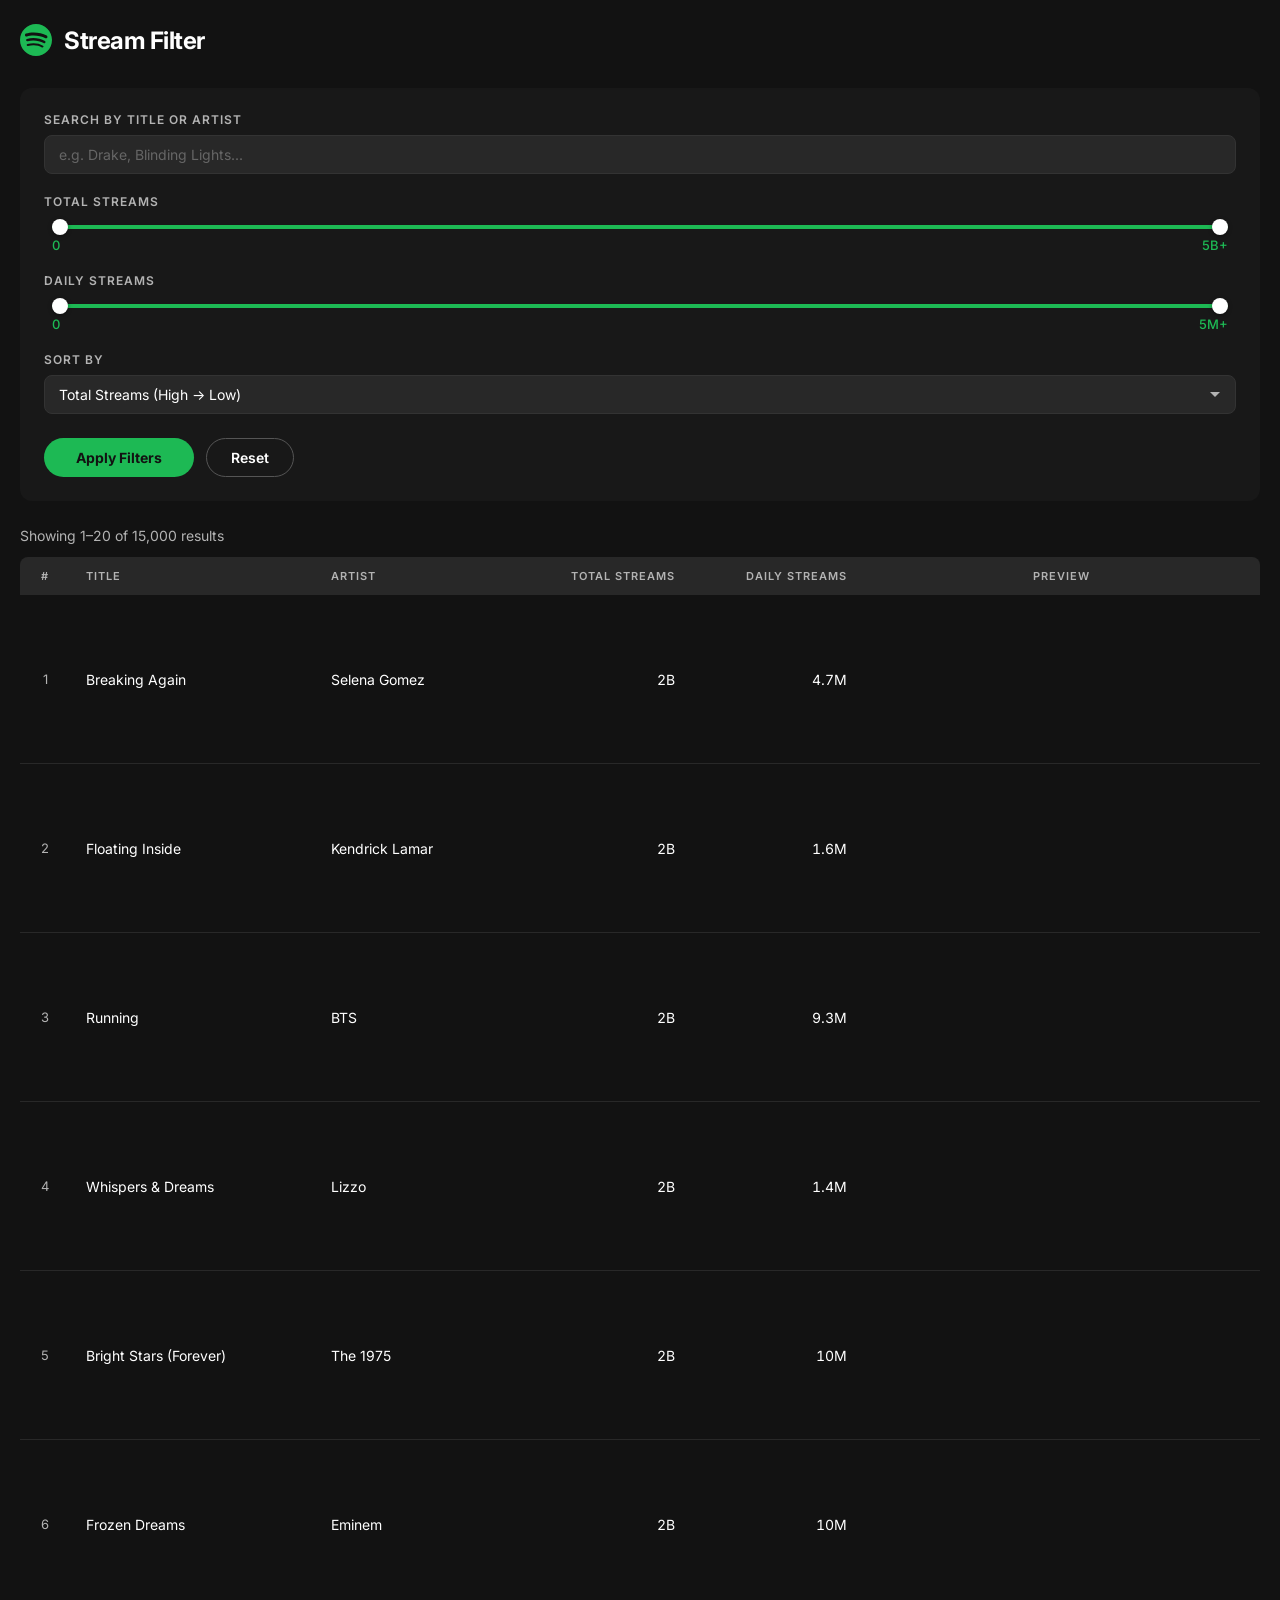
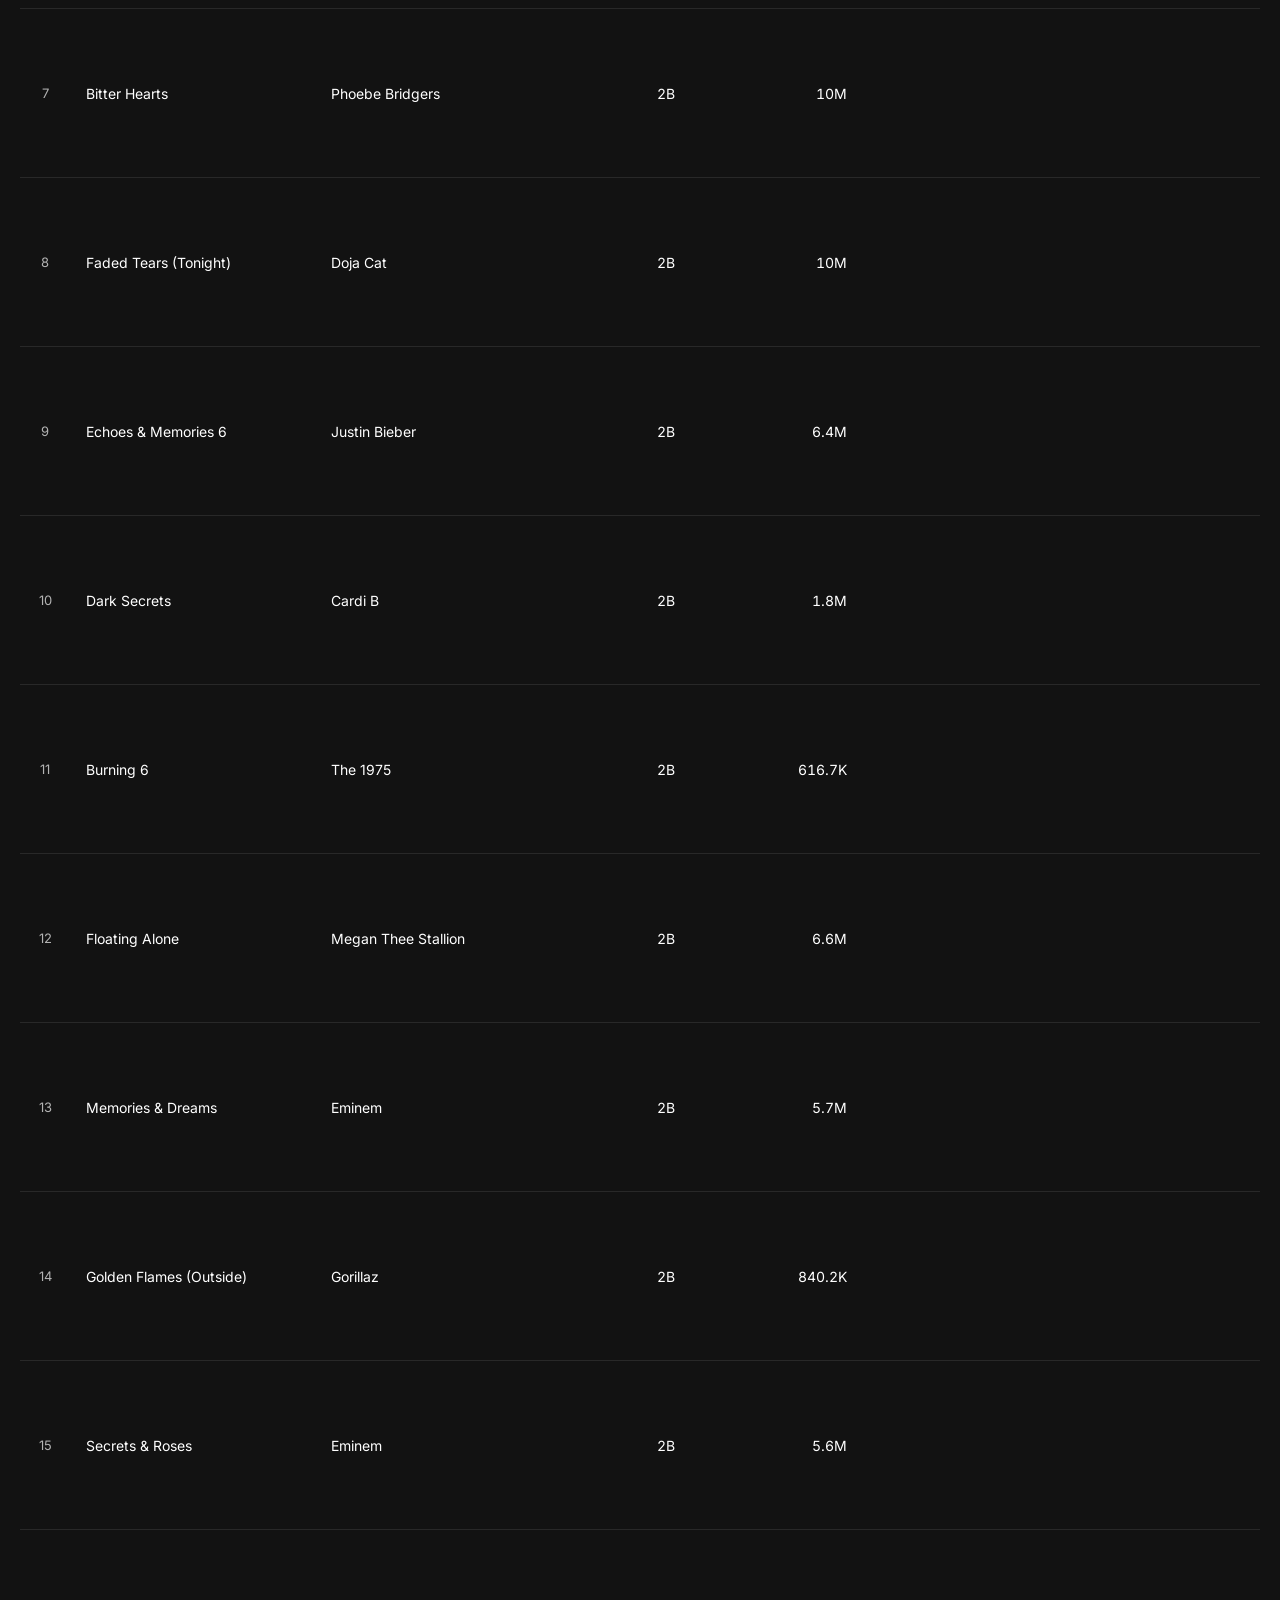
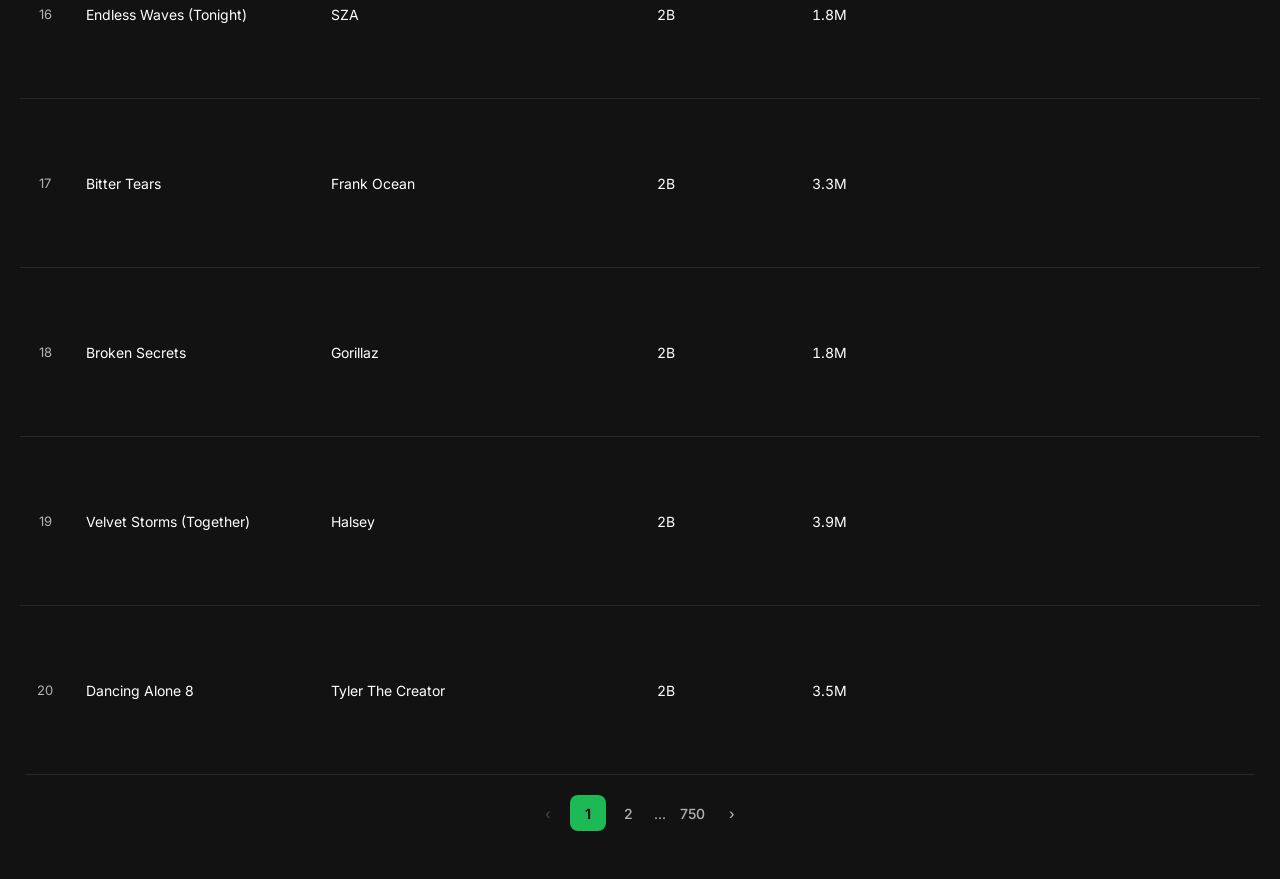
==== index.html @ af1d8779 "deduplication script and new sort by options" ====
<!DOCTYPE html>
<html lang="en">
<head>
  <meta charset="UTF-8">
  <meta name="viewport" content="width=device-width, initial-scale=1.0">
  <title>Spotify Stream Filter</title>
  <link rel="stylesheet" href="styles.css">
  <link rel="preconnect" href="https://fonts.googleapis.com">
  <link href="https://fonts.googleapis.com/css2?family=Inter:wght@400;500;600;700&display=swap" rel="stylesheet">
</head>
<body>
  <div class="app">
    <header class="header">
      <div class="logo">
        <svg viewBox="0 0 24 24" width="32" height="32" fill="#1DB954">
          <path d="M12 0C5.4 0 0 5.4 0 12s5.4 12 12 12 12-5.4 12-12S18.66 0 12 0zm5.521 17.34c-.24.359-.66.48-1.021.24-2.82-1.74-6.36-2.101-10.561-1.141-.418.122-.779-.179-.899-.539-.12-.421.18-.78.54-.9 4.56-1.021 8.52-.6 11.64 1.32.42.18.479.659.301 1.02zm1.44-3.3c-.301.42-.841.6-1.262.3-3.239-1.98-8.159-2.58-11.939-1.38-.479.12-1.02-.12-1.14-.6-.12-.48.12-1.021.6-1.141C9.6 9.9 15 10.561 18.72 12.84c.361.181.54.78.241 1.2zm.12-3.36C15.24 8.4 8.82 8.16 5.16 9.301c-.6.179-1.2-.181-1.38-.721-.18-.601.18-1.2.72-1.381C8.64 5.801 15.6 6.06 20.04 8.7c.5.3.7 1.02.4 1.56-.301.42-1.02.599-1.459.42z"/>
        </svg>
        <h1>Stream Filter</h1>
      </div>
    </header>

    <section class="filters">
      <div class="filter-group">
        <label>Search by title or artist</label>
        <input type="text" id="search-input" placeholder="e.g. Drake, Blinding Lights...">
      </div>

      <div class="filter-group">
        <label>Total Streams</label>
        <div class="slider-container">
          <div class="slider-track" id="total-track">
            <div class="slider-fill" id="total-fill"></div>
            <input type="range" id="total-min" class="slider slider-min" min="0" max="13" value="0">
            <input type="range" id="total-max" class="slider slider-max" min="0" max="13" value="13">
          </div>
          <div class="slider-labels">
            <span id="total-min-label">0</span>
            <span id="total-max-label">5B+</span>
          </div>
        </div>
      </div>

      <div class="filter-group">
        <label>Daily Streams</label>
        <div class="slider-container">
          <div class="slider-track" id="daily-track">
            <div class="slider-fill" id="daily-fill"></div>
            <input type="range" id="daily-min" class="slider slider-min" min="0" max="8" value="0">
            <input type="range" id="daily-max" class="slider slider-max" min="0" max="8" value="8">
          </div>
          <div class="slider-labels">
            <span id="daily-min-label">0</span>
            <span id="daily-max-label">5M+</span>
          </div>
        </div>
      </div>

      <div class="filter-group">
        <label>Sort by</label>
        <select id="sort-select">
          <option value="totalStreams-desc">Total Streams (High → Low)</option>
          <option value="totalStreams-asc">Total Streams (Low → High)</option>
          <option value="dailyStreams-desc">Daily Streams (High → Low)</option>
          <option value="dailyStreams-asc">Daily Streams (Low → High)</option>
          <option value="popularity-desc">Popularity (High → Low)</option>
          <option value="popularity-asc">Popularity (Low → High)</option>
        </select>
      </div>

      <div class="filter-actions">
        <button id="apply-btn">Apply Filters</button>
        <button id="reset-btn" class="secondary">Reset</button>
      </div>
    </section>

    <section class="results">
      <div class="results-header">
        <span id="results-count"></span>
      </div>
      <div class="table-wrapper">
        <table id="results-table">
          <thead>
            <tr>
              <th class="col-rank">#</th>
              <th class="col-title">Title</th>
              <th class="col-artist">Artist</th>
              <th class="col-streams">Total Streams</th>
              <th class="col-streams">Daily Streams</th>
              <th class="col-preview">Preview</th>
            </tr>
          </thead>
          <tbody id="results-body"></tbody>
        </table>
      </div>
      <div class="mobile-cards" id="mobile-cards"></div>
      <div id="no-results" class="no-results" style="display:none;">No songs match your filters</div>
      <div class="pagination" id="pagination"></div>
    </section>
  </div>

  <script src="app.js"></script>
</body>
</html>
---- styles.css ----
* {
  margin: 0;
  padding: 0;
  box-sizing: border-box;
}

:root {
  --green: #1DB954;
  --green-hover: #1ed760;
  --black: #121212;
  --dark: #181818;
  --card: #282828;
  --gray: #b3b3b3;
  --light-gray: #a7a7a7;
  --white: #ffffff;
  --font: 'Inter', -apple-system, BlinkMacSystemFont, sans-serif;
}

body {
  font-family: var(--font);
  background: var(--black);
  color: var(--white);
  min-height: 100vh;
}

.app {
  max-width: 1400px;
  margin: 0 auto;
  padding: 24px 20px 48px;
}

/* Header */
.header {
  margin-bottom: 32px;
}

.logo {
  display: flex;
  align-items: center;
  gap: 12px;
}

.logo h1 {
  font-size: 24px;
  font-weight: 700;
  letter-spacing: -0.5px;
}

/* Filters */
.filters {
  background: var(--dark);
  border-radius: 12px;
  padding: 24px;
  margin-bottom: 24px;
  display: flex;
  flex-direction: column;
  gap: 20px;
}

.filter-group label {
  display: block;
  font-size: 12px;
  font-weight: 600;
  text-transform: uppercase;
  letter-spacing: 1px;
  color: var(--gray);
  margin-bottom: 8px;
}

#search-input {
  width: 100%;
  padding: 10px 14px;
  border-radius: 8px;
  border: 1px solid #333;
  background: var(--card);
  color: var(--white);
  font-family: var(--font);
  font-size: 14px;
  outline: none;
  transition: border-color 0.2s;
}

#search-input::placeholder {
  color: #666;
}

#search-input:focus {
  border-color: var(--green);
}

/* Slider */
.slider-container {
  padding: 0 8px;
}

.slider-track {
  position: relative;
  height: 4px;
  background: #404040;
  border-radius: 2px;
  margin: 16px 0 8px;
}

.slider-fill {
  position: absolute;
  height: 100%;
  background: var(--green);
  border-radius: 2px;
  pointer-events: none;
}

.slider {
  position: absolute;
  top: 50%;
  left: 0;
  width: 100%;
  transform: translateY(-50%);
  -webkit-appearance: none;
  appearance: none;
  background: transparent;
  pointer-events: none;
  margin: 0;
  height: 4px;
}

.slider::-webkit-slider-thumb {
  -webkit-appearance: none;
  appearance: none;
  width: 16px;
  height: 16px;
  border-radius: 50%;
  background: var(--white);
  cursor: pointer;
  pointer-events: all;
  border: none;
  box-shadow: 0 1px 4px rgba(0, 0, 0, 0.4);
  transition: transform 0.1s;
}

.slider::-webkit-slider-thumb:hover {
  transform: scale(1.2);
  background: var(--green);
}

.slider::-moz-range-thumb {
  width: 16px;
  height: 16px;
  border-radius: 50%;
  background: var(--white);
  cursor: pointer;
  pointer-events: all;
  border: none;
  box-shadow: 0 1px 4px rgba(0, 0, 0, 0.4);
}

.slider::-moz-range-thumb:hover {
  background: var(--green);
}

.slider-labels {
  display: flex;
  justify-content: space-between;
  font-size: 13px;
  font-weight: 500;
  color: var(--green);
  margin-top: 4px;
}

/* Sort Dropdown */
#sort-select {
  width: 100%;
  padding: 10px 14px;
  border-radius: 8px;
  border: 1px solid #333;
  background: var(--card);
  color: var(--white);
  font-family: var(--font);
  font-size: 14px;
  outline: none;
  cursor: pointer;
  transition: border-color 0.2s;
  -webkit-appearance: none;
  appearance: none;
  background-image: url("data:image/svg+xml,%3Csvg xmlns='http://www.w3.org/2000/svg' width='12' height='12' viewBox='0 0 12 12'%3E%3Cpath fill='%23b3b3b3' d='M6 8L1 3h10z'/%3E%3C/svg%3E");
  background-repeat: no-repeat;
  background-position: right 14px center;
  padding-right: 36px;
}

#sort-select:focus {
  border-color: var(--green);
}

/* Filter Actions */
.filter-actions {
  display: flex;
  gap: 12px;
  padding-top: 4px;
}

#apply-btn {
  padding: 10px 32px;
  border-radius: 20px;
  border: none;
  background: var(--green);
  color: var(--black);
  font-family: var(--font);
  font-size: 14px;
  font-weight: 700;
  cursor: pointer;
  transition: background 0.2s, transform 0.1s;
}

#apply-btn:hover {
  background: var(--green-hover);
  transform: scale(1.02);
}

#reset-btn {
  padding: 10px 24px;
  border-radius: 20px;
  border: 1px solid #555;
  background: transparent;
  color: var(--white);
  font-family: var(--font);
  font-size: 14px;
  font-weight: 600;
  cursor: pointer;
  transition: border-color 0.2s, background 0.2s;
}

#reset-btn:hover {
  border-color: var(--white);
  background: rgba(255, 255, 255, 0.05);
}

/* Results */
.results-header {
  margin-bottom: 12px;
}

#results-count {
  font-size: 14px;
  color: var(--gray);
}

.table-wrapper {
  overflow-x: auto;
  border-radius: 8px;
}

table {
  width: 100%;
  border-collapse: collapse;
  font-size: 14px;
}

thead {
  position: sticky;
  top: 0;
}

th {
  text-align: left;
  padding: 12px 16px;
  background: var(--card);
  color: var(--gray);
  font-size: 11px;
  font-weight: 600;
  text-transform: uppercase;
  letter-spacing: 1px;
  white-space: nowrap;
  user-select: none;
}


td {
  padding: 10px 16px;
  border-bottom: 1px solid #282828;
  white-space: nowrap;
}

tr:hover td {
  background: rgba(255, 255, 255, 0.03);
}

.col-rank {
  width: 50px;
  text-align: center;
}

td:first-child {
  text-align: center;
  color: var(--gray);
  font-size: 13px;
}

.col-title {
  min-width: 200px;
}

.col-artist {
  min-width: 160px;
}

.col-streams {
  min-width: 140px;
  text-align: right;
}

.col-preview {
  min-width: 320px;
  text-align: center;
}

td:nth-child(4),
td:nth-child(5) {
  text-align: right;
  font-variant-numeric: tabular-nums;
}

.embed-cell {
  text-align: center;
  padding: 8px 12px;
}

.embed-cell iframe {
  border-radius: 12px;
  display: block;
  margin: 0 auto;
}

.no-preview {
  color: #666;
  font-size: 12px;
}

tr {
  vertical-align: middle;
}

/* No Results */
.no-results {
  text-align: center;
  padding: 48px 20px;
  color: var(--gray);
  font-size: 15px;
}

/* Pagination */
.pagination {
  display: flex;
  justify-content: center;
  align-items: center;
  gap: 4px;
  margin-top: 20px;
  flex-wrap: wrap;
}

.pagination button {
  min-width: 36px;
  height: 36px;
  border-radius: 8px;
  border: none;
  background: transparent;
  color: var(--gray);
  font-family: var(--font);
  font-size: 14px;
  font-weight: 500;
  cursor: pointer;
  transition: background 0.2s, color 0.2s;
}

.pagination button:hover {
  background: var(--card);
  color: var(--white);
}

.pagination button.active {
  background: var(--green);
  color: var(--black);
  font-weight: 700;
}

.pagination button:disabled {
  opacity: 0.3;
  cursor: default;
}

.pagination .page-ellipsis {
  color: var(--gray);
  padding: 0 4px;
  font-size: 14px;
}

/* Mobile card layout */
.mobile-cards {
  display: none;
}

.song-card {
  background: var(--dark);
  border-radius: 12px;
  padding: 12px;
  margin-bottom: 12px;
}

.song-card-top {
  display: flex;
  align-items: center;
  gap: 12px;
}

.song-card-rank {
  color: var(--gray);
  font-size: 14px;
  font-weight: 700;
  min-width: 28px;
  text-align: center;
  flex-shrink: 0;
  align-self: center;
}

.song-card-embed {
  flex: 1;
  min-width: 0;
}

.song-card-embed iframe {
  width: 100%;
  border-radius: 12px;
  display: block;
}

.song-card-streams {
  display: flex;
  gap: 16px;
  margin-top: 8px;
  padding-left: 40px;
  font-size: 13px;
}

.song-card-streams span {
  color: var(--gray);
}

.song-card-streams strong {
  color: var(--white);
  font-weight: 600;
}

/* Responsive */
@media (max-width: 768px) {
  .app {
    padding: 16px 12px 32px;
  }

  .filters {
    padding: 16px;
  }

  .filter-actions {
    flex-direction: column;
  }

  #apply-btn, #reset-btn {
    width: 100%;
    text-align: center;
  }

  .slider::-webkit-slider-thumb {
    width: 22px;
    height: 22px;
  }

  .slider::-moz-range-thumb {
    width: 22px;
    height: 22px;
  }

  .table-wrapper {
    display: none;
  }

  .mobile-cards {
    display: block;
  }
}
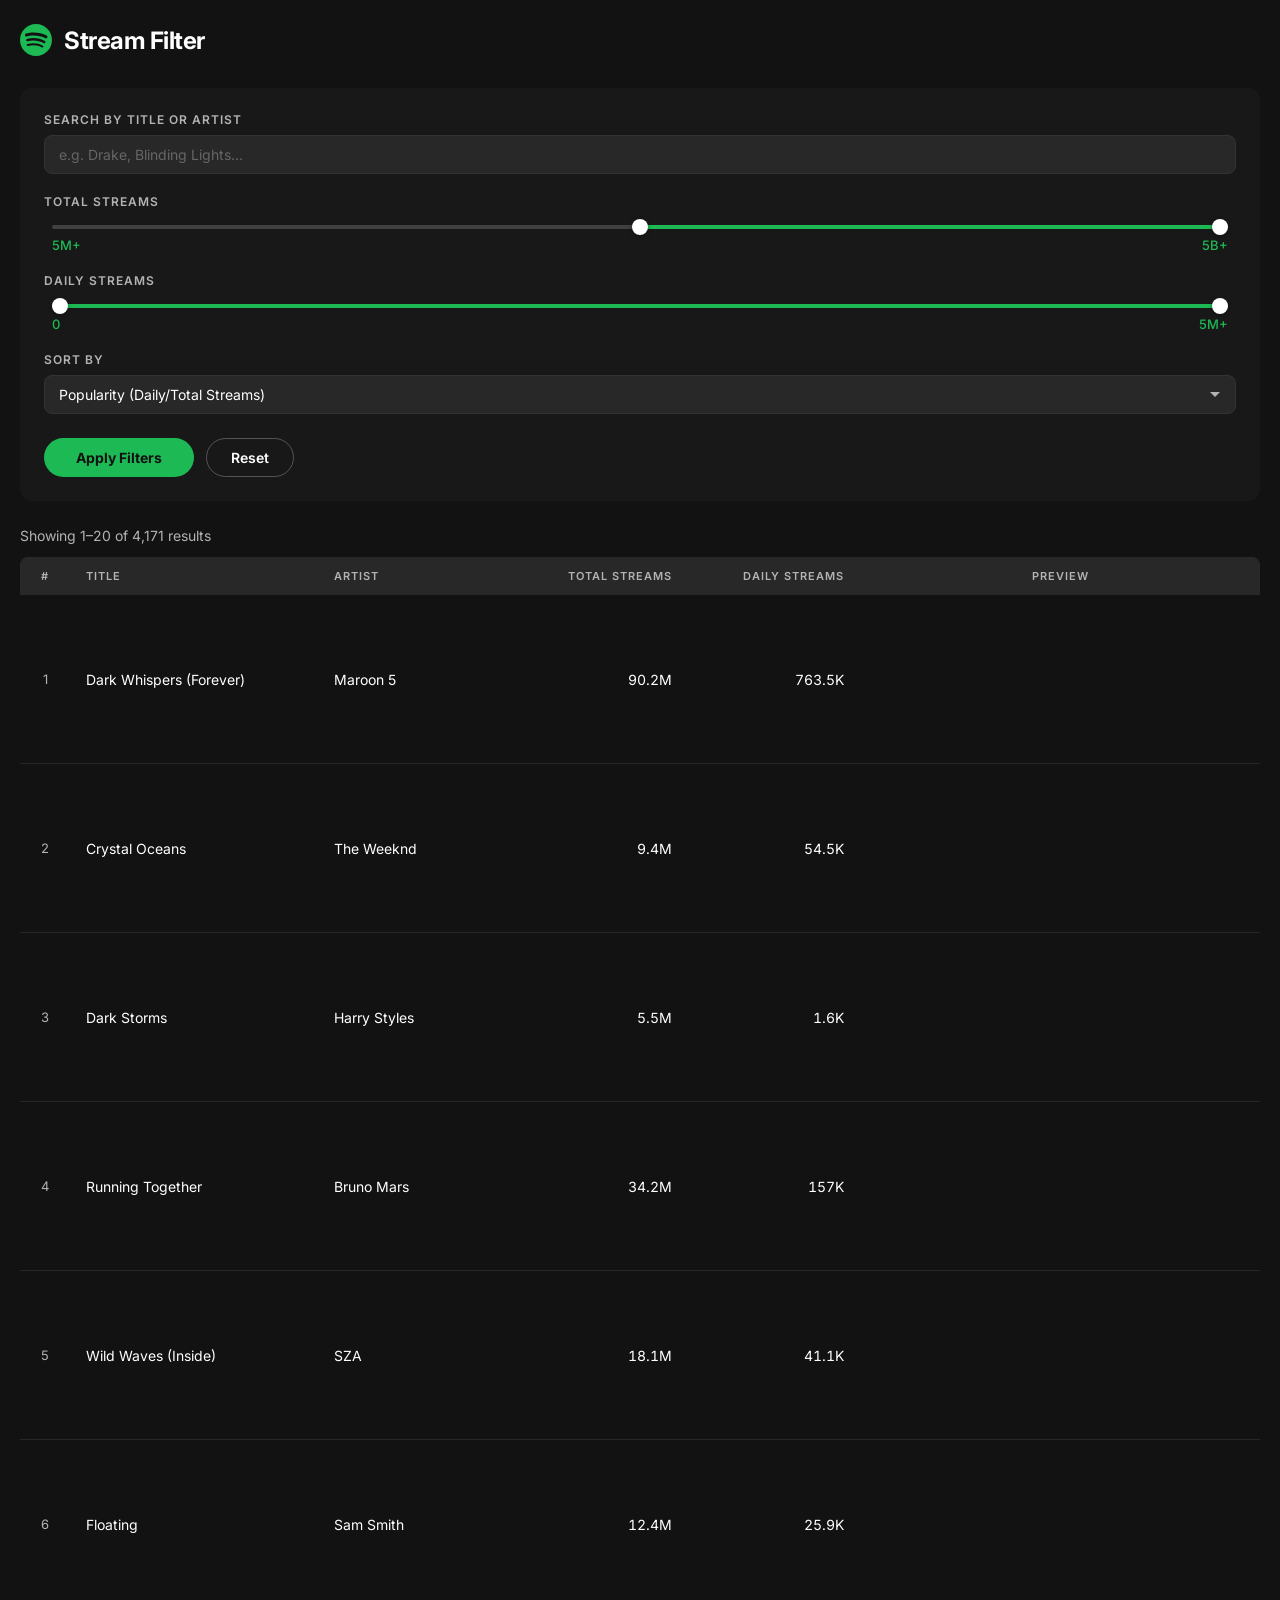
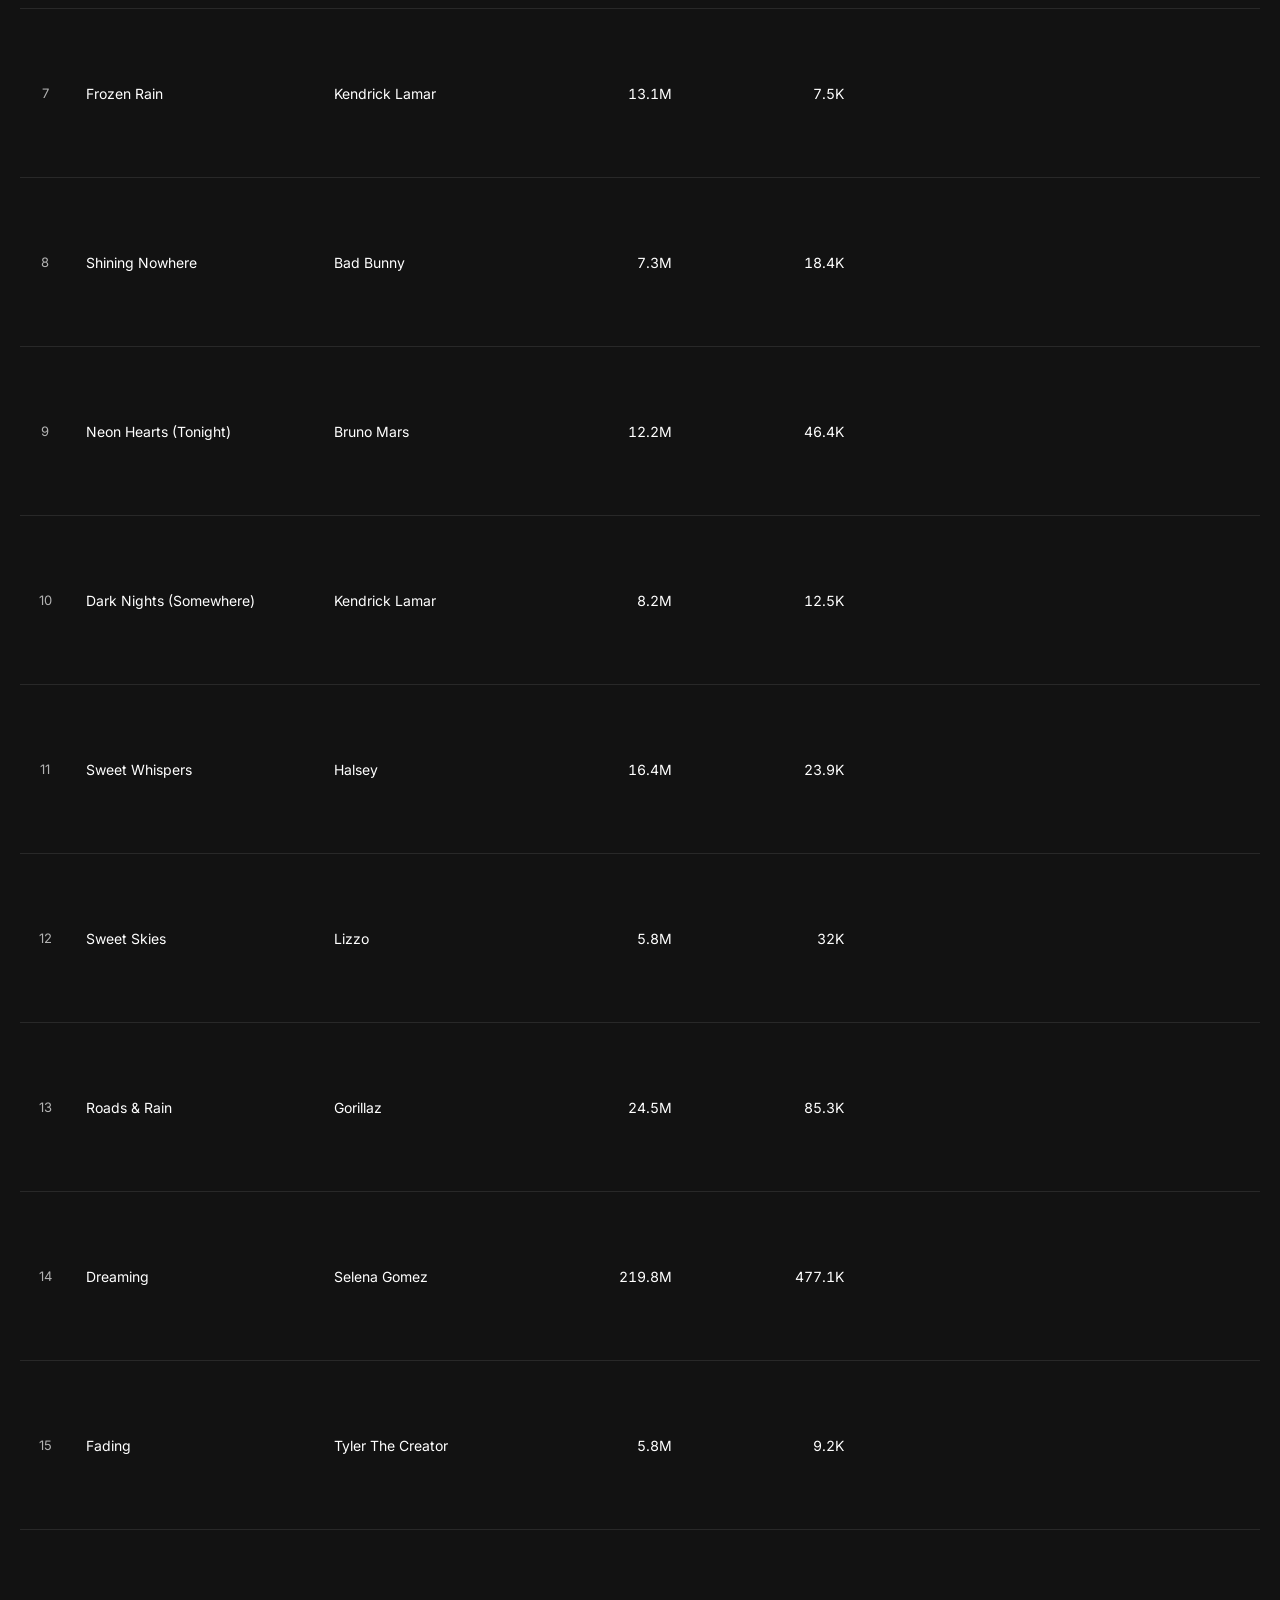
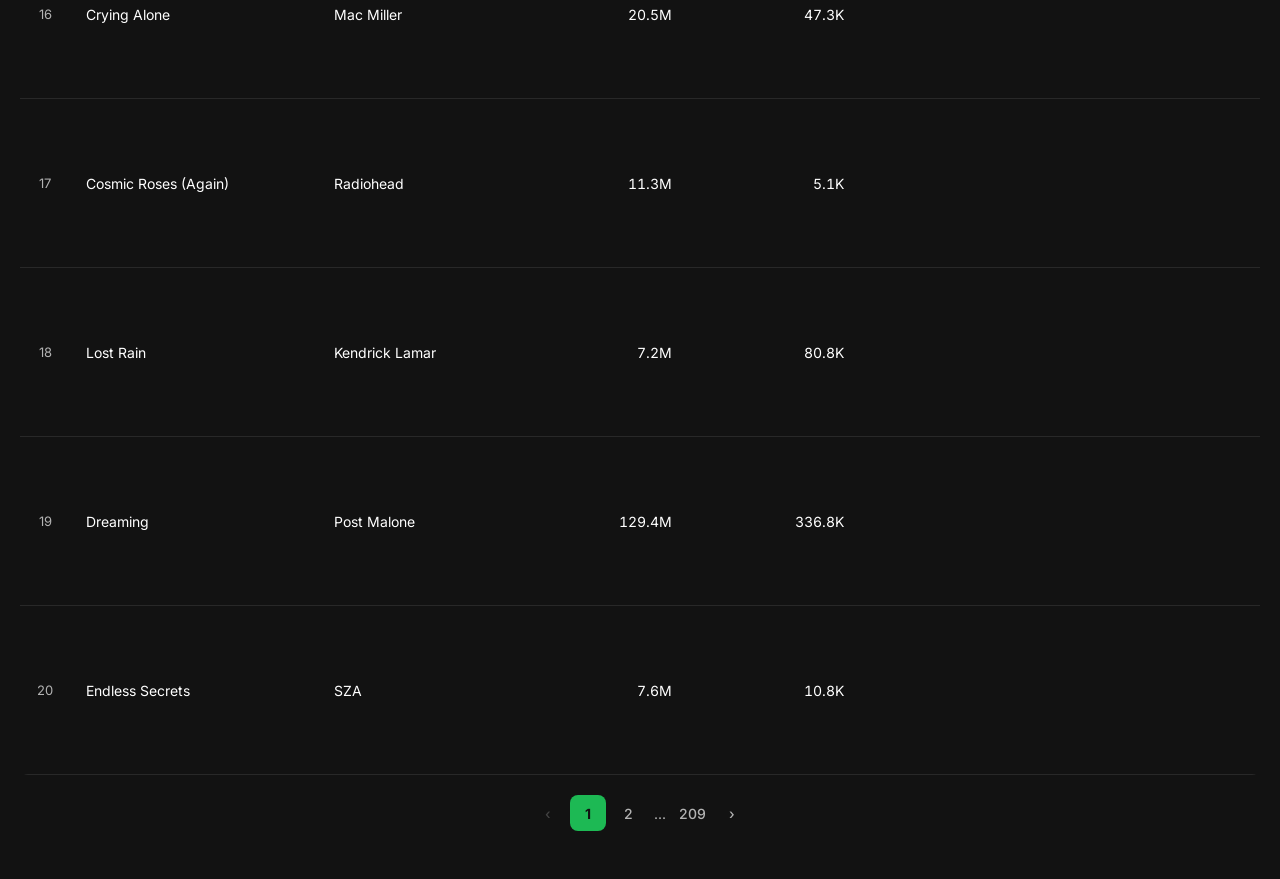
==== commit 70c0ca0f: "cosmetic" ====
--- a/index.html
+++ b/index.html
@@ -30,8 +30,8 @@
         <div class="slider-container">
           <div class="slider-track" id="total-track">
             <div class="slider-fill" id="total-fill"></div>
-            <input type="range" id="total-min" class="slider slider-min" min="0" max="13" value="0">
-            <input type="range" id="total-max" class="slider slider-max" min="0" max="13" value="13">
+            <input type="range" id="total-min" class="slider slider-min" min="0" max="14" value="7">
+            <input type="range" id="total-max" class="slider slider-max" min="0" max="14" value="14">
           </div>
           <div class="slider-labels">
             <span id="total-min-label">0</span>
@@ -58,12 +58,9 @@
       <div class="filter-group">
         <label>Sort by</label>
         <select id="sort-select">
-          <option value="totalStreams-desc">Total Streams (High → Low)</option>
-          <option value="totalStreams-asc">Total Streams (Low → High)</option>
-          <option value="dailyStreams-desc">Daily Streams (High → Low)</option>
-          <option value="dailyStreams-asc">Daily Streams (Low → High)</option>
-          <option value="popularity-desc">Popularity (High → Low)</option>
-          <option value="popularity-asc">Popularity (Low → High)</option>
+          <option value="popularity-desc" selected>Popularity (Daily/Total Streams)</option>
+          <option value="totalStreams-desc">Total Streams</option>
+          <option value="dailyStreams-desc">Daily Streams</option>
         </select>
       </div>
 
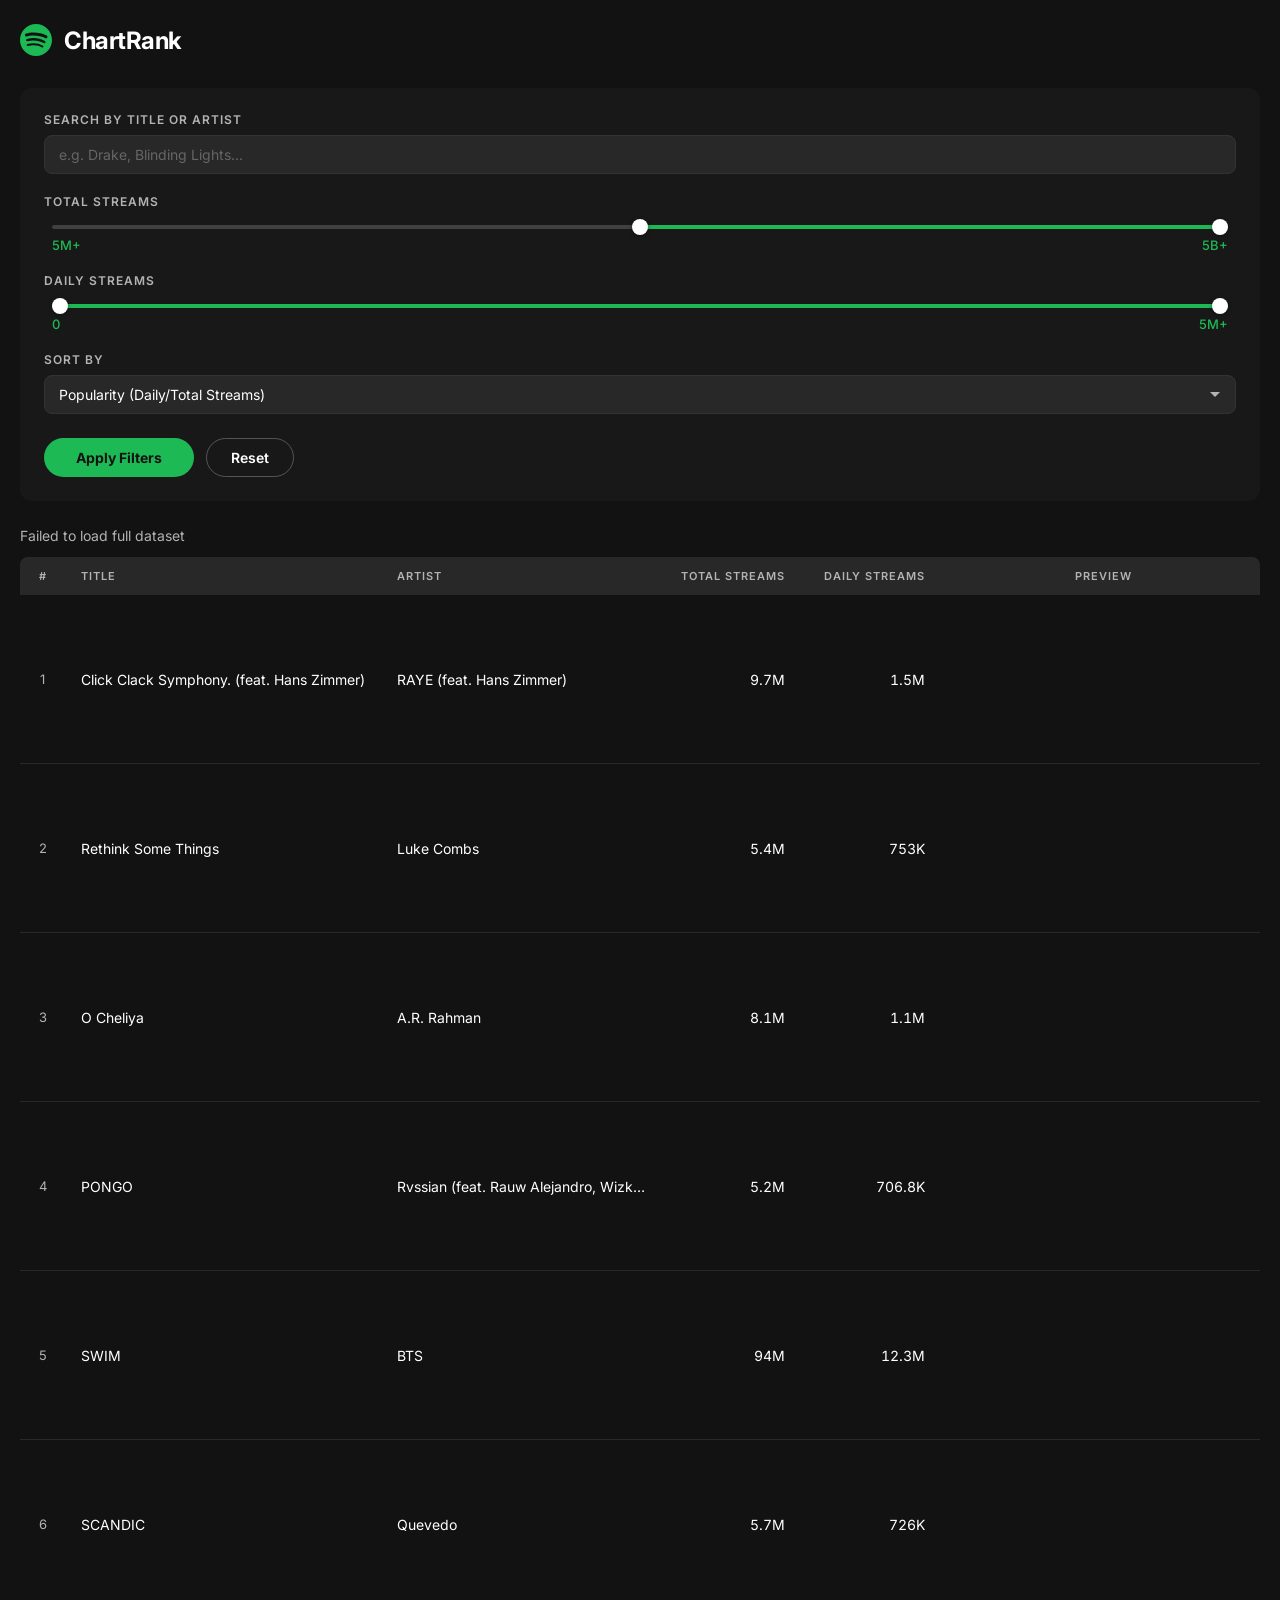
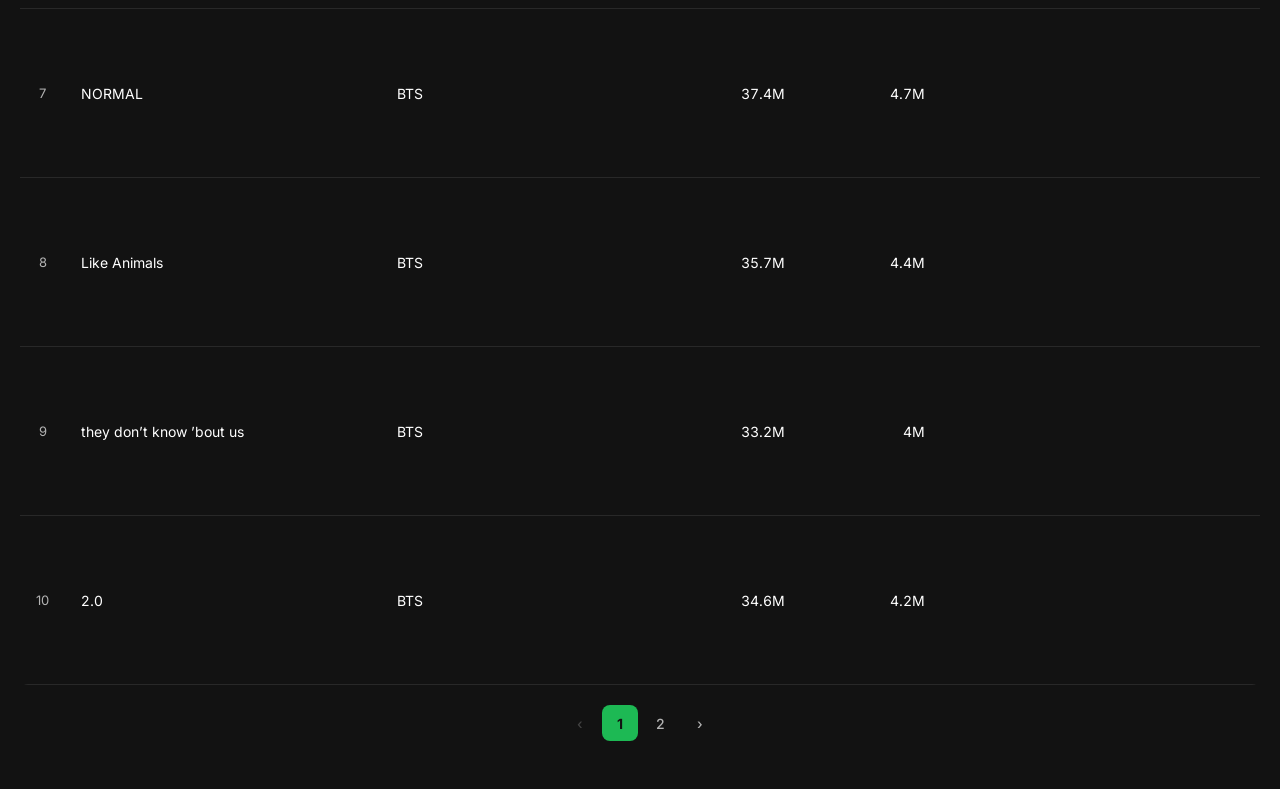
==== commit de6f55ec: "html and reduced display nunmber to help with spotify iframe glitch song not playing" ====
--- a/index.html
+++ b/index.html
@@ -3,7 +3,21 @@
 <head>
   <meta charset="UTF-8">
   <meta name="viewport" content="width=device-width, initial-scale=1.0">
-  <title>Spotify Stream Filter</title>
+  <title>ChartRank — Search and Filter Spotify's Most-Streamed Songs</title>
+  <meta name="description" content="Search and filter Spotify's most-streamed songs. Sort by total streams, daily streams, or popularity. Discover what's trending now.">
+  <link rel="canonical" href="https://chartrank.app">
+
+  <!-- Open Graph -->
+  <meta property="og:type" content="website">
+  <meta property="og:url" content="https://chartrank.app">
+  <meta property="og:title" content="ChartRank — Spotify Stream Rankings">
+  <meta property="og:description" content="Search and filter Spotify's most-streamed songs. Sort by total streams, daily streams, or popularity. Discover what's trending now.">
+
+  <!-- Twitter -->
+  <meta name="twitter:card" content="summary">
+  <meta name="twitter:title" content="ChartRank — Spotify Stream Rankings">
+  <meta name="twitter:description" content="Search and filter Spotify's most-streamed songs. Sort by total streams, daily streams, or popularity. Discover what's trending now.">
+
   <link rel="stylesheet" href="styles.css">
   <link rel="preconnect" href="https://fonts.googleapis.com">
   <link href="https://fonts.googleapis.com/css2?family=Inter:wght@400;500;600;700&display=swap" rel="stylesheet">
@@ -15,7 +29,7 @@
         <svg viewBox="0 0 24 24" width="32" height="32" fill="#1DB954">
           <path d="M12 0C5.4 0 0 5.4 0 12s5.4 12 12 12 12-5.4 12-12S18.66 0 12 0zm5.521 17.34c-.24.359-.66.48-1.021.24-2.82-1.74-6.36-2.101-10.561-1.141-.418.122-.779-.179-.899-.539-.12-.421.18-.78.54-.9 4.56-1.021 8.52-.6 11.64 1.32.42.18.479.659.301 1.02zm1.44-3.3c-.301.42-.841.6-1.262.3-3.239-1.98-8.159-2.58-11.939-1.38-.479.12-1.02-.12-1.14-.6-.12-.48.12-1.021.6-1.141C9.6 9.9 15 10.561 18.72 12.84c.361.181.54.78.241 1.2zm.12-3.36C15.24 8.4 8.82 8.16 5.16 9.301c-.6.179-1.2-.181-1.38-.721-.18-.601.18-1.2.72-1.381C8.64 5.801 15.6 6.06 20.04 8.7c.5.3.7 1.02.4 1.56-.301.42-1.02.599-1.459.42z"/>
         </svg>
-        <h1>Stream Filter</h1>
+        <h1>ChartRank</h1>
       </div>
     </header>
 
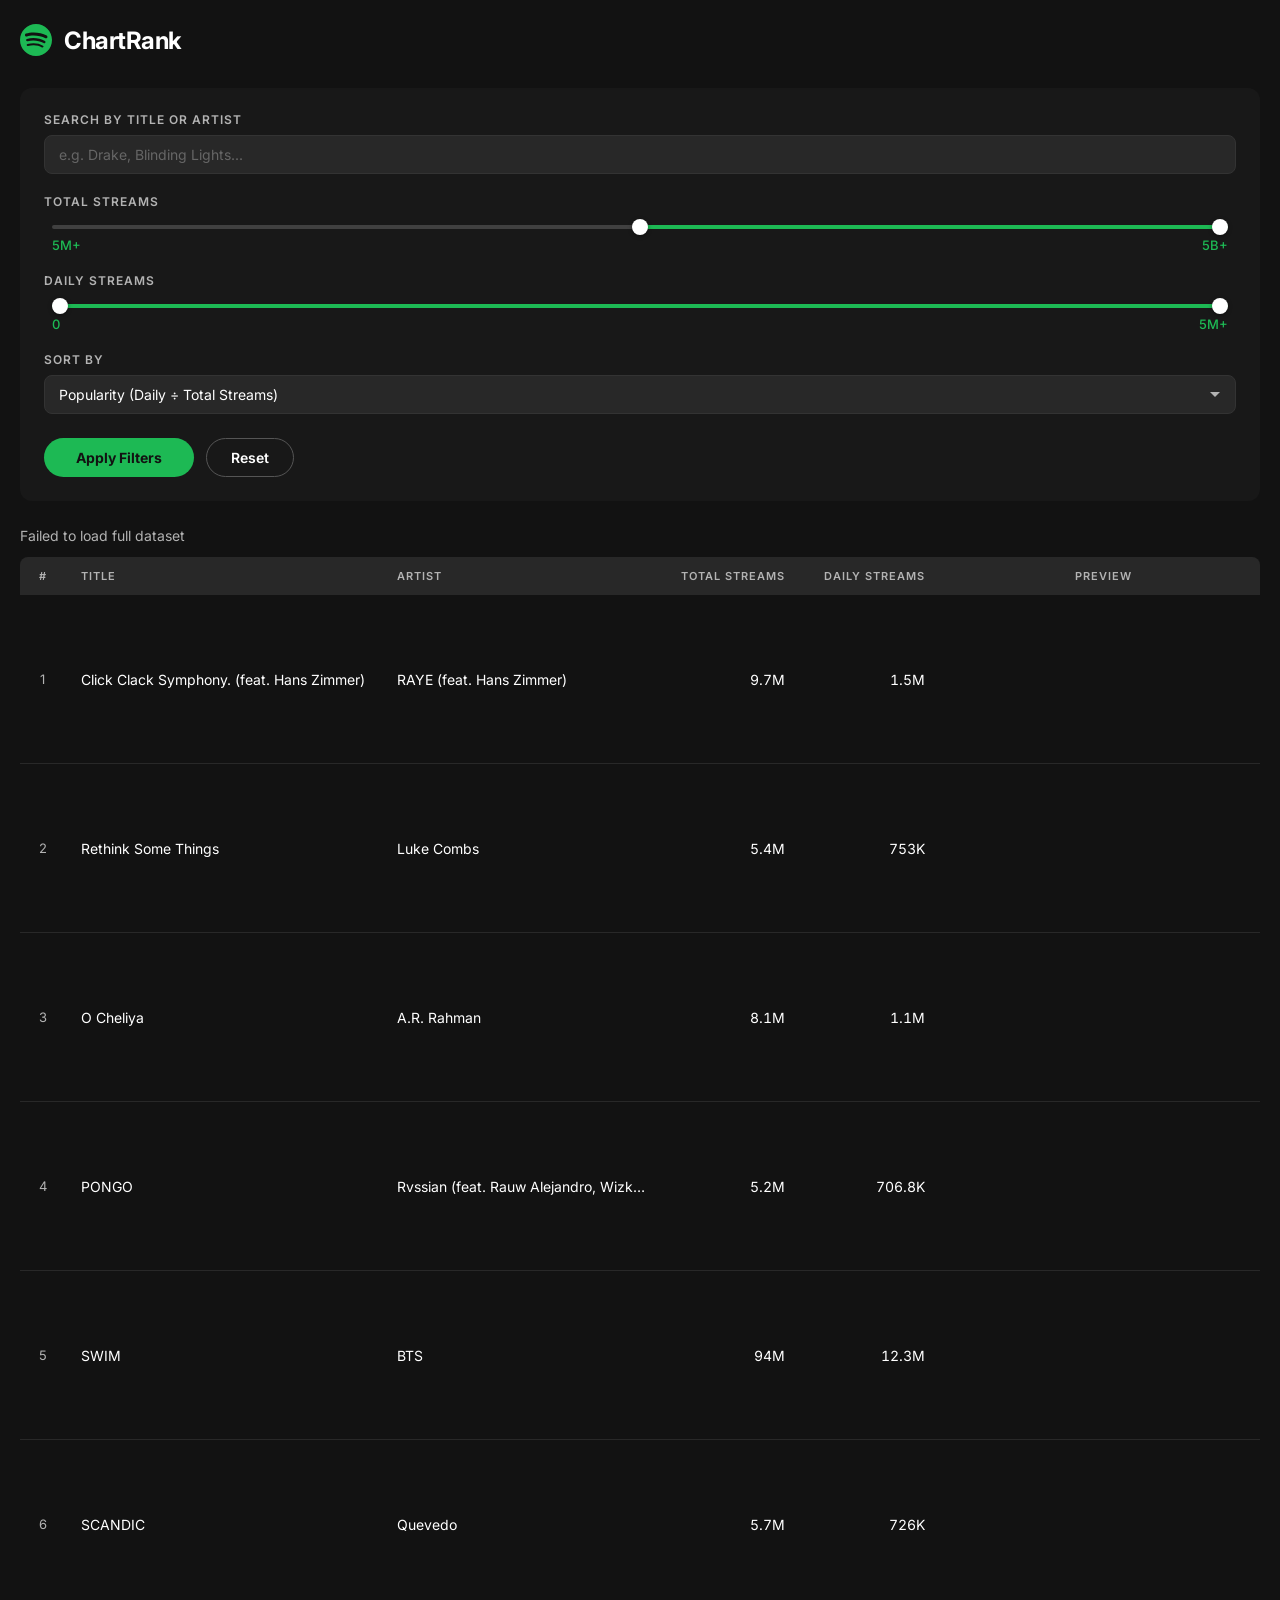
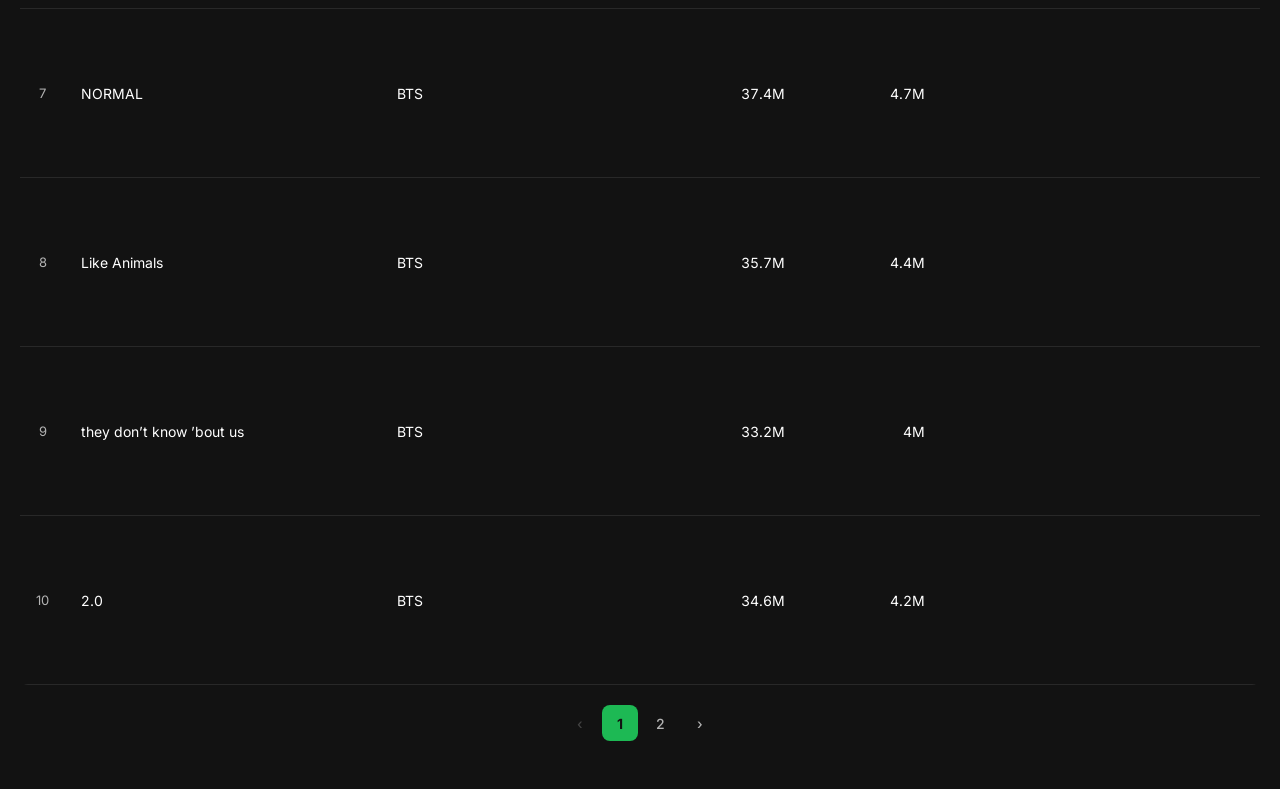
==== commit 5f900b9a: "quick cosmetic" ====
--- a/index.html
+++ b/index.html
@@ -72,7 +72,7 @@
       <div class="filter-group">
         <label>Sort by</label>
         <select id="sort-select">
-          <option value="popularity-desc" selected>Popularity (Daily/Total Streams)</option>
+          <option value="popularity-desc" selected>Popularity (Daily ÷ Total Streams)</option>
           <option value="totalStreams-desc">Total Streams</option>
           <option value="dailyStreams-desc">Daily Streams</option>
         </select>
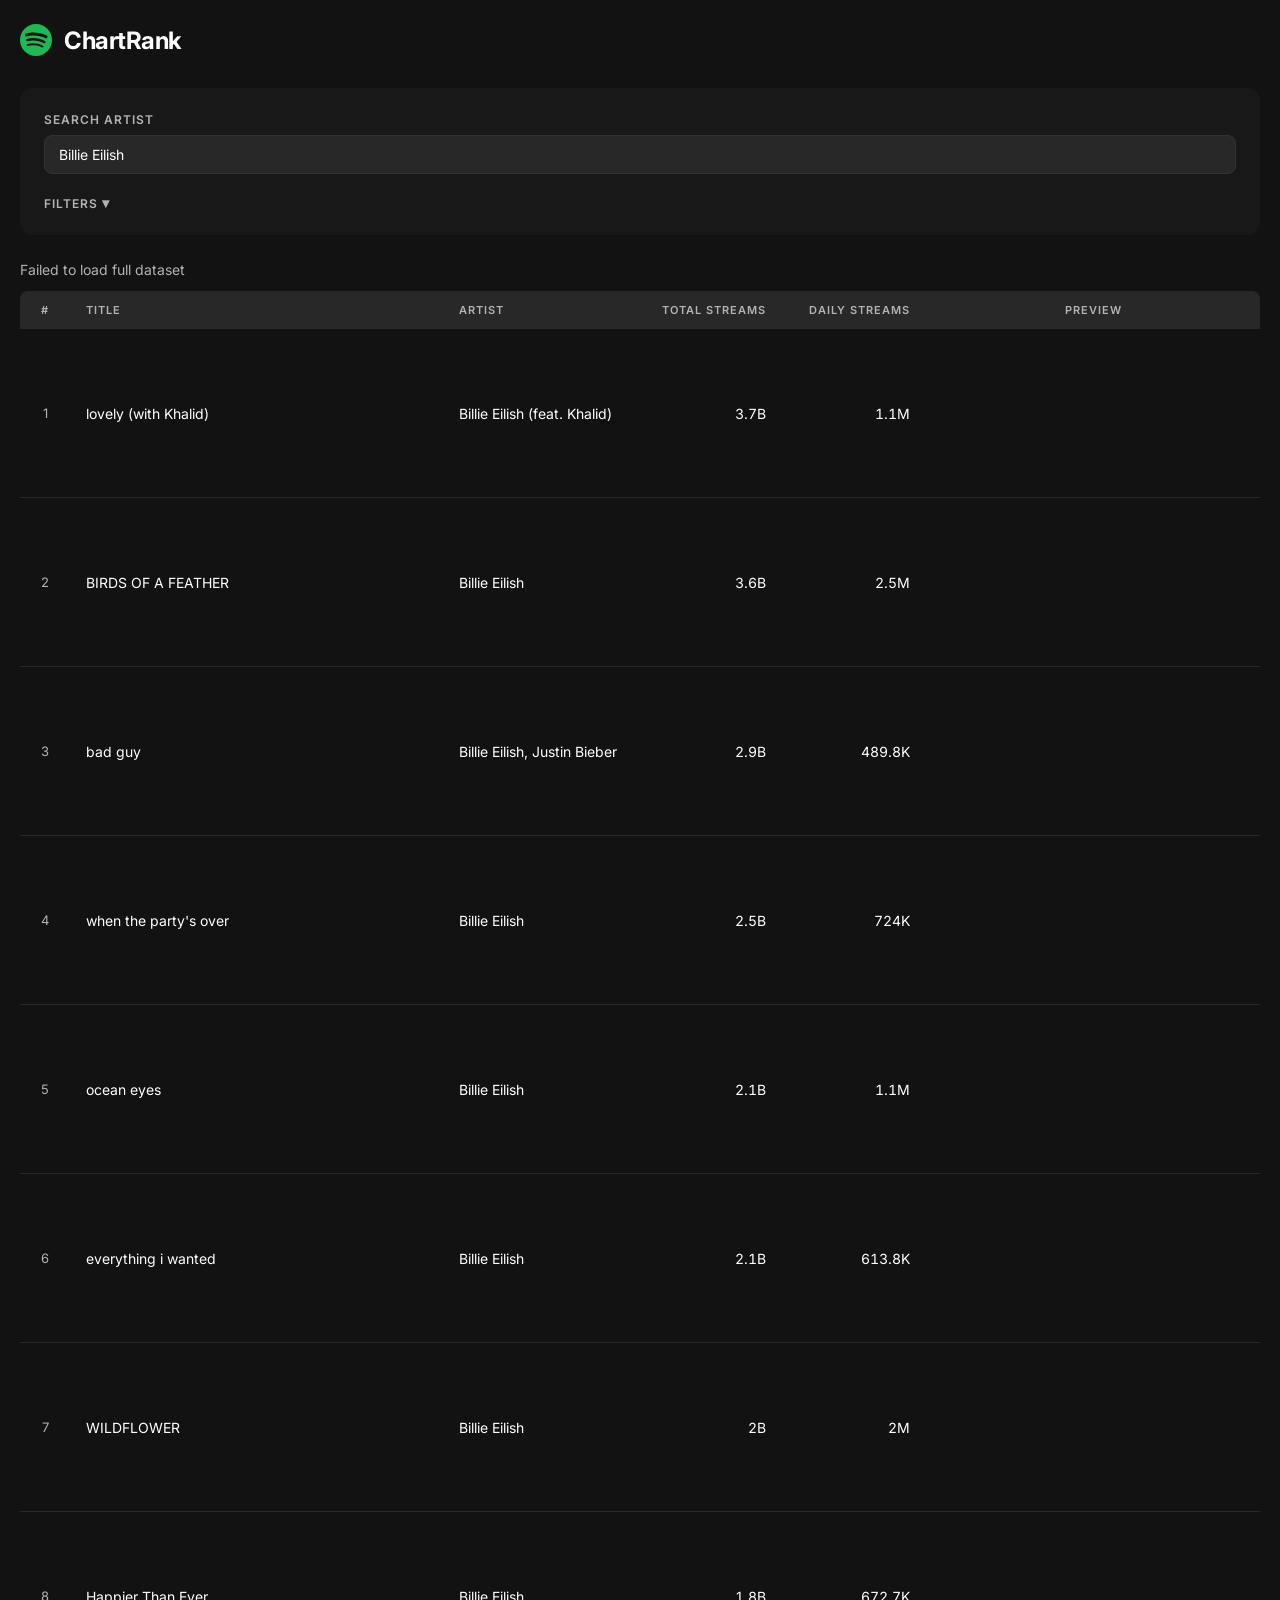
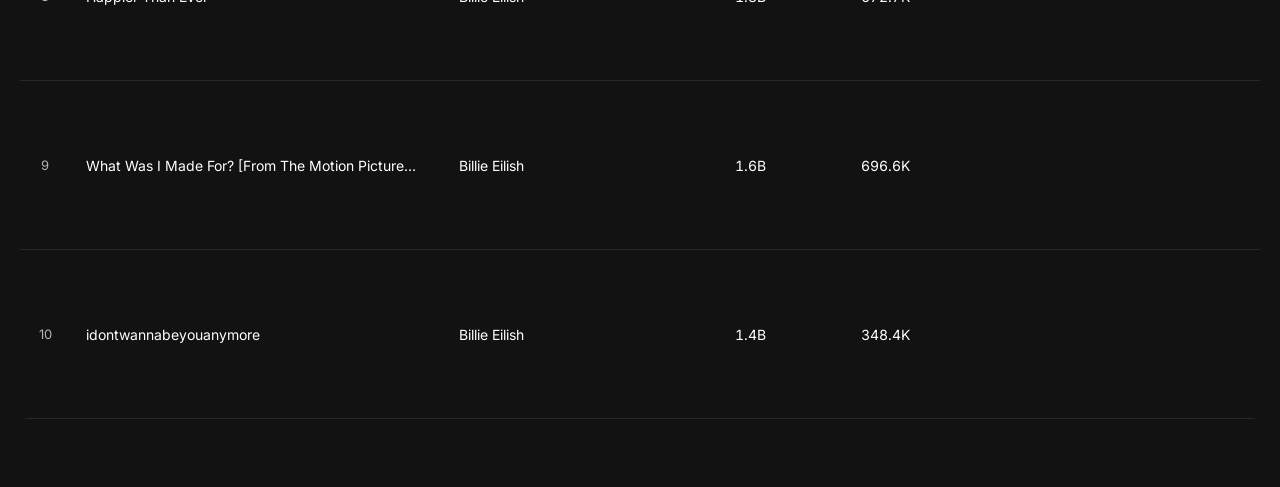
==== commit 14a1558d: "artist pivot" ====
--- a/index.html
+++ b/index.html
@@ -35,52 +35,58 @@
 
     <section class="filters">
       <div class="filter-group">
-        <label>Search by title or artist</label>
-        <input type="text" id="search-input" placeholder="e.g. Drake, Blinding Lights...">
-      </div>
-
-      <div class="filter-group">
-        <label>Total Streams</label>
-        <div class="slider-container">
-          <div class="slider-track" id="total-track">
-            <div class="slider-fill" id="total-fill"></div>
-            <input type="range" id="total-min" class="slider slider-min" min="0" max="14" value="7">
-            <input type="range" id="total-max" class="slider slider-max" min="0" max="14" value="14">
-          </div>
-          <div class="slider-labels">
-            <span id="total-min-label">0</span>
-            <span id="total-max-label">5B+</span>
-          </div>
+        <label>Search Artist</label>
+        <div class="artist-search-wrapper">
+          <input type="text" id="artist-input" placeholder="e.g. Billie Eilish, Drake..." autocomplete="off">
+          <div id="artist-dropdown" class="artist-dropdown"></div>
         </div>
       </div>
 
-      <div class="filter-group">
-        <label>Daily Streams</label>
-        <div class="slider-container">
-          <div class="slider-track" id="daily-track">
-            <div class="slider-fill" id="daily-fill"></div>
-            <input type="range" id="daily-min" class="slider slider-min" min="0" max="8" value="0">
-            <input type="range" id="daily-max" class="slider slider-max" min="0" max="8" value="8">
-          </div>
-          <div class="slider-labels">
-            <span id="daily-min-label">0</span>
-            <span id="daily-max-label">5M+</span>
+      <a href="#" id="filters-toggle" class="filters-toggle">Filters <span class="toggle-arrow">&#9662;</span></a>
+      <div class="filter-row" id="filter-row" style="display:none;">
+        <div class="filter-group filter-group-inline">
+          <label>Total Streams</label>
+          <div class="slider-container">
+            <div class="slider-track" id="total-track">
+              <div class="slider-fill" id="total-fill"></div>
+              <input type="range" id="total-min" class="slider slider-min" min="0" max="14" value="0">
+              <input type="range" id="total-max" class="slider slider-max" min="0" max="14" value="14">
+            </div>
+            <div class="slider-labels">
+              <span id="total-min-label">0</span>
+              <span id="total-max-label">5B+</span>
+            </div>
           </div>
         </div>
-      </div>
 
-      <div class="filter-group">
-        <label>Sort by</label>
-        <select id="sort-select">
-          <option value="popularity-desc" selected>Popularity (Daily ÷ Total Streams)</option>
-          <option value="totalStreams-desc">Total Streams</option>
-          <option value="dailyStreams-desc">Daily Streams</option>
-        </select>
-      </div>
+        <div class="filter-group filter-group-inline">
+          <label>Daily Streams</label>
+          <div class="slider-container">
+            <div class="slider-track" id="daily-track">
+              <div class="slider-fill" id="daily-fill"></div>
+              <input type="range" id="daily-min" class="slider slider-min" min="0" max="8" value="0">
+              <input type="range" id="daily-max" class="slider slider-max" min="0" max="8" value="8">
+            </div>
+            <div class="slider-labels">
+              <span id="daily-min-label">0</span>
+              <span id="daily-max-label">5M+</span>
+            </div>
+          </div>
+        </div>
 
-      <div class="filter-actions">
-        <button id="apply-btn">Apply Filters</button>
-        <button id="reset-btn" class="secondary">Reset</button>
+        <div class="filter-group filter-group-inline">
+          <label>Sort by</label>
+          <select id="sort-select">
+            <option value="totalStreams-desc" selected>Total Streams</option>
+            <option value="dailyStreams-desc">Daily Streams</option>
+            <option value="popularity-desc">Popularity (Daily/Total)</option>
+          </select>
+        </div>
+
+        <div class="filter-group filter-group-inline filter-apply-wrapper">
+          <label>&nbsp;</label>
+          <button id="apply-btn">Apply</button>
+        </div>
       </div>
     </section>
 
--- a/styles.css
+++ b/styles.css
@@ -67,7 +67,12 @@
   margin-bottom: 8px;
 }
 
-#search-input {
+/* Artist Search */
+.artist-search-wrapper {
+  position: relative;
+}
+
+#artist-input {
   width: 100%;
   padding: 10px 14px;
   border-radius: 8px;
@@ -80,12 +85,116 @@
   transition: border-color 0.2s;
 }
 
-#search-input::placeholder {
+#artist-input::placeholder {
   color: #666;
 }
 
-#search-input:focus {
+#artist-input:focus {
   border-color: var(--green);
+}
+
+.artist-dropdown {
+  display: none;
+  position: absolute;
+  top: 100%;
+  left: 0;
+  right: 0;
+  background: var(--card);
+  border: 1px solid #333;
+  border-top: none;
+  border-radius: 0 0 8px 8px;
+  max-height: 280px;
+  overflow-y: auto;
+  z-index: 100;
+}
+
+.artist-dropdown.open {
+  display: block;
+}
+
+.artist-option {
+  padding: 10px 14px;
+  cursor: pointer;
+  display: flex;
+  justify-content: space-between;
+  align-items: center;
+  font-size: 14px;
+  transition: background 0.1s;
+}
+
+.artist-option:hover,
+.artist-option.highlighted {
+  background: rgba(255, 255, 255, 0.08);
+}
+
+.artist-option-name {
+  color: var(--white);
+}
+
+.artist-option-count {
+  color: var(--gray);
+  font-size: 12px;
+  flex-shrink: 0;
+  margin-left: 12px;
+}
+
+.filters-toggle {
+  color: var(--gray);
+  font-size: 12px;
+  font-weight: 600;
+  text-transform: uppercase;
+  letter-spacing: 1px;
+  text-decoration: none;
+  transition: color 0.2s;
+  cursor: pointer;
+}
+
+.filters-toggle:hover {
+  color: var(--green);
+}
+
+.toggle-arrow {
+  display: inline-block;
+  transition: transform 0.2s;
+  font-size: 14px;
+}
+
+.filters-toggle.open .toggle-arrow {
+  transform: rotate(180deg);
+}
+
+.filter-row {
+  display: flex;
+  gap: 20px;
+}
+
+.filter-group-inline {
+  flex: 1;
+}
+
+.filter-apply-wrapper {
+  flex: 0;
+  display: flex;
+  flex-direction: column;
+}
+
+.filter-apply-wrapper #apply-btn {
+  padding: 10px 24px;
+  border-radius: 20px;
+  border: none;
+  background: var(--green);
+  color: var(--black);
+  font-family: var(--font);
+  font-size: 14px;
+  font-weight: 700;
+  cursor: pointer;
+  white-space: nowrap;
+  transition: background 0.2s, transform 0.1s;
+}
+
+.filter-apply-wrapper #apply-btn:hover {
+  background: var(--green-hover);
+  transform: scale(1.02);
 }
 
 /* Slider */
@@ -459,13 +568,8 @@
     padding: 16px;
   }
 
-  .filter-actions {
+  .filter-row {
     flex-direction: column;
-  }
-
-  #apply-btn, #reset-btn {
-    width: 100%;
-    text-align: center;
   }
 
   .slider::-webkit-slider-thumb {
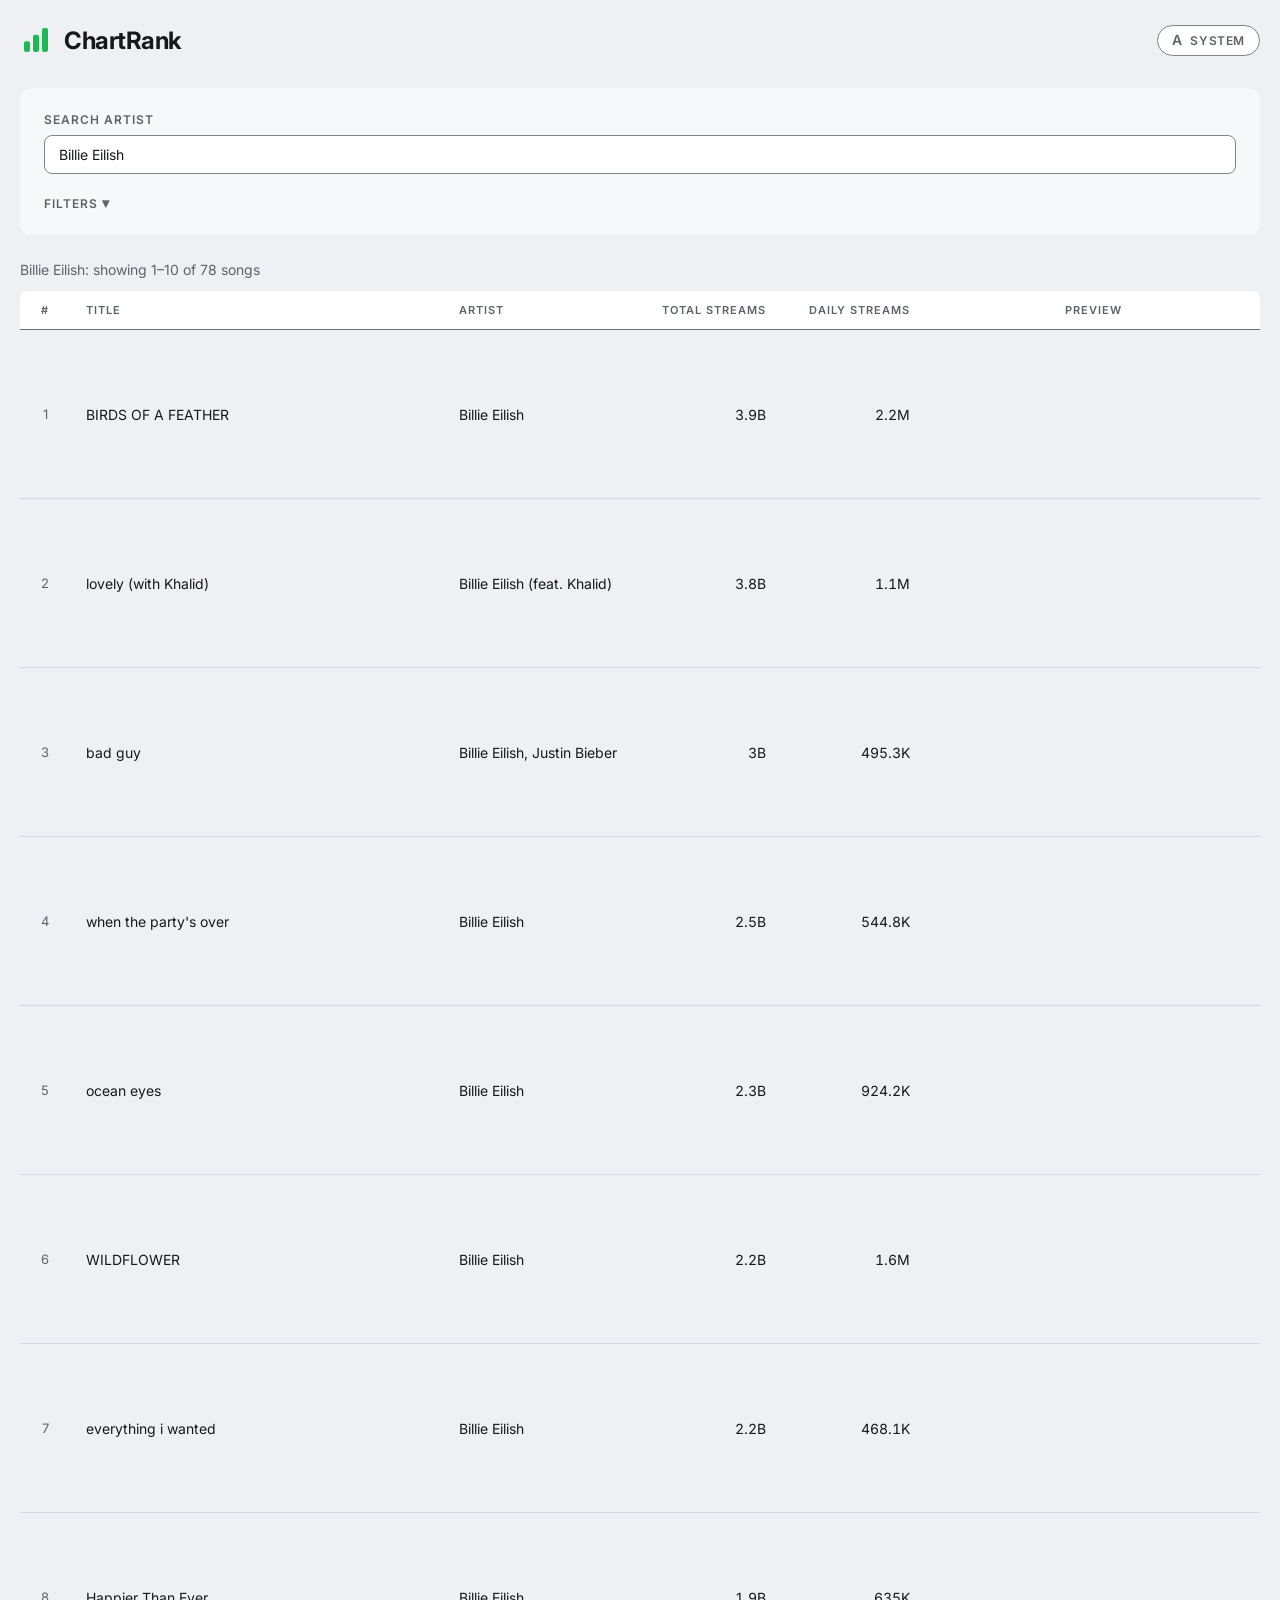
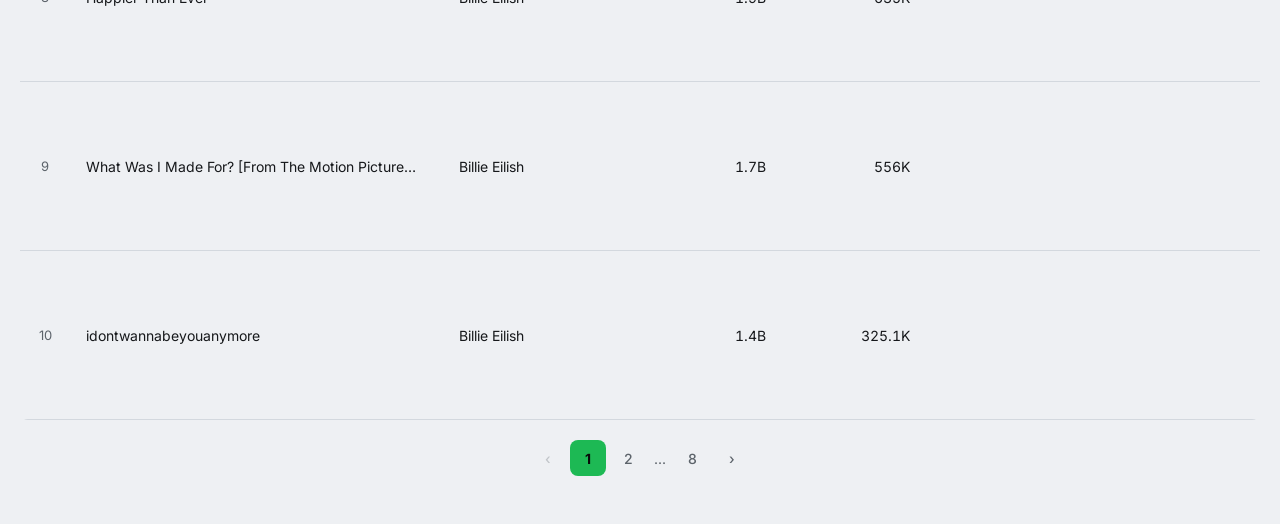
==== commit 36a2fa73: "updated data + github actions to update every week?" ====
--- a/index.html
+++ b/index.html
@@ -3,20 +3,44 @@
 <head>
   <meta charset="UTF-8">
   <meta name="viewport" content="width=device-width, initial-scale=1.0">
-  <title>ChartRank — Search and Filter Spotify's Most-Streamed Songs</title>
-  <meta name="description" content="Search and filter Spotify's most-streamed songs. Sort by total streams, daily streams, or popularity. Discover what's trending now.">
+  <title>ChartRank: See Every Song by Any Artist, Ranked by Spotify Streams</title>
+  <meta name="description" content="Go beyond the top 10. See every song by any artist ranked by total streams, daily plays, or popularity. Full streaming data for 3,000+ artists.">
   <link rel="canonical" href="https://chartrank.app">
 
   <!-- Open Graph -->
   <meta property="og:type" content="website">
   <meta property="og:url" content="https://chartrank.app">
-  <meta property="og:title" content="ChartRank — Spotify Stream Rankings">
-  <meta property="og:description" content="Search and filter Spotify's most-streamed songs. Sort by total streams, daily streams, or popularity. Discover what's trending now.">
+  <meta property="og:title" content="ChartRank: See Every Song by Any Artist, Ranked by Spotify Streams">
+  <meta property="og:description" content="Go beyond the top 10. See every song by any artist ranked by total streams, daily plays, or popularity. Full streaming data for 3,000+ artists.">
 
   <!-- Twitter -->
   <meta name="twitter:card" content="summary">
-  <meta name="twitter:title" content="ChartRank — Spotify Stream Rankings">
-  <meta name="twitter:description" content="Search and filter Spotify's most-streamed songs. Sort by total streams, daily streams, or popularity. Discover what's trending now.">
+  <meta name="twitter:title" content="ChartRank: See Every Song by Any Artist, Ranked by Spotify Streams">
+  <meta name="twitter:description" content="Go beyond the top 10. See every song by any artist ranked by total streams, daily plays, or popularity. Full streaming data for 3,000+ artists.">
+
+  <meta name="color-scheme" content="light dark">
+  <meta name="theme-color" content="#fbfbfc" media="(prefers-color-scheme: light)">
+  <meta name="theme-color" content="#121212" media="(prefers-color-scheme: dark)">
+
+  <!-- Icons -->
+  <link rel="icon" href="/favicon.ico" sizes="32x32">
+  <link rel="icon" href="/icon.svg" type="image/svg+xml">
+  <link rel="apple-touch-icon" href="/apple-touch-icon.png">
+  <link rel="manifest" href="/manifest.webmanifest">
+
+  <!-- Stamp an explicit theme before first paint so a manual choice does not
+       flash the device theme first. Must stay inline and above the stylesheet.
+       Safari throws a SecurityError on localStorage over file://, hence the catch. -->
+  <script>
+    (function () {
+      try {
+        var t = localStorage.getItem('chartrank-theme');
+        if (t === 'light' || t === 'dark') {
+          document.documentElement.setAttribute('data-theme', t);
+        }
+      } catch (e) {}
+    })();
+  </script>
 
   <link rel="stylesheet" href="styles.css">
   <link rel="preconnect" href="https://fonts.googleapis.com">
@@ -26,11 +50,19 @@
   <div class="app">
     <header class="header">
       <div class="logo">
-        <svg viewBox="0 0 24 24" width="32" height="32" fill="#1DB954">
-          <path d="M12 0C5.4 0 0 5.4 0 12s5.4 12 12 12 12-5.4 12-12S18.66 0 12 0zm5.521 17.34c-.24.359-.66.48-1.021.24-2.82-1.74-6.36-2.101-10.561-1.141-.418.122-.779-.179-.899-.539-.12-.421.18-.78.54-.9 4.56-1.021 8.52-.6 11.64 1.32.42.18.479.659.301 1.02zm1.44-3.3c-.301.42-.841.6-1.262.3-3.239-1.98-8.159-2.58-11.939-1.38-.479.12-1.02-.12-1.14-.6-.12-.48.12-1.021.6-1.141C9.6 9.9 15 10.561 18.72 12.84c.361.181.54.78.241 1.2zm.12-3.36C15.24 8.4 8.82 8.16 5.16 9.301c-.6.179-1.2-.181-1.38-.721-.18-.601.18-1.2.72-1.381C8.64 5.801 15.6 6.06 20.04 8.7c.5.3.7 1.02.4 1.56-.301.42-1.02.599-1.459.42z"/>
+        <svg class="logo-mark" viewBox="0 0 24 24" width="32" height="32" aria-hidden="true">
+          <rect x="3"  y="13" width="4.5" height="8"  rx="1.5"/>
+          <rect x="9.75" y="8" width="4.5" height="13" rx="1.5"/>
+          <rect x="16.5" y="3" width="4.5" height="18" rx="1.5"/>
         </svg>
         <h1>ChartRank</h1>
       </div>
+
+      <button id="theme-toggle" class="theme-toggle" type="button"
+              aria-label="Colour theme: follow device">
+        <span id="theme-toggle-icon" aria-hidden="true">A</span>
+        <span id="theme-toggle-label">System</span>
+      </button>
     </header>
 
     <section class="filters">
@@ -44,36 +76,6 @@
 
       <a href="#" id="filters-toggle" class="filters-toggle">Filters <span class="toggle-arrow">&#9662;</span></a>
       <div class="filter-row" id="filter-row" style="display:none;">
-        <div class="filter-group filter-group-inline">
-          <label>Total Streams</label>
-          <div class="slider-container">
-            <div class="slider-track" id="total-track">
-              <div class="slider-fill" id="total-fill"></div>
-              <input type="range" id="total-min" class="slider slider-min" min="0" max="14" value="0">
-              <input type="range" id="total-max" class="slider slider-max" min="0" max="14" value="14">
-            </div>
-            <div class="slider-labels">
-              <span id="total-min-label">0</span>
-              <span id="total-max-label">5B+</span>
-            </div>
-          </div>
-        </div>
-
-        <div class="filter-group filter-group-inline">
-          <label>Daily Streams</label>
-          <div class="slider-container">
-            <div class="slider-track" id="daily-track">
-              <div class="slider-fill" id="daily-fill"></div>
-              <input type="range" id="daily-min" class="slider slider-min" min="0" max="8" value="0">
-              <input type="range" id="daily-max" class="slider slider-max" min="0" max="8" value="8">
-            </div>
-            <div class="slider-labels">
-              <span id="daily-min-label">0</span>
-              <span id="daily-max-label">5M+</span>
-            </div>
-          </div>
-        </div>
-
         <div class="filter-group filter-group-inline">
           <label>Sort by</label>
           <select id="sort-select">
--- a/styles.css
+++ b/styles.css
@@ -4,22 +4,92 @@
   box-sizing: border-box;
 }
 
+/* Theme tokens.
+   Light is the default. The device theme wins automatically via
+   prefers-color-scheme. An explicit choice stamped on <html data-theme>
+   overrides both, because an attribute selector outranks the bare :root
+   inside the media query.
+
+   Names are semantic on purpose. The old --black / --white tokens meant
+   literal colours, which is a trap the moment the palette inverts. */
 :root {
-  --green: #1DB954;
-  --green-hover: #1ed760;
-  --black: #121212;
-  --dark: #181818;
-  --card: #282828;
-  --gray: #b3b3b3;
-  --light-gray: #a7a7a7;
-  --white: #ffffff;
+  color-scheme: light;
+
+  /* #1DB954 is 2.59:1 on white, so it fails AA for text. It is a FILL only.
+     --accent-text is the readable green for text and icons. */
+  --accent: #1DB954;
+  --accent-hover: #1ed760;
+  --accent-text: #0F7536;
+  --on-accent: #0a0a0a;
+
+  --bg: #eef0f3;             /* page. Greyer than white so surfaces above it read */
+  --surface: #f7f8fa;        /* panels sitting on the page */
+  --surface-2: #ffffff;      /* inputs, dropdown, table header, cards */
+  --text: #16181b;
+  --text-muted: #5c636a;
+  --border: #d3d8de;         /* decorative dividers only */
+  --border-strong: #6b7280;  /* 4.2:1 on the page */
+  --border-control: #7d848c; /* 3.3:1 on page, 3.8:1 on inputs */
+  --text-subtle: #6e7681;    /* placeholders, absent-state text. 4.6:1 on inputs */
+  --track: #d3d8de;
+  --hover: rgba(0, 0, 0, 0.05);
+  --row-hover: rgba(0, 0, 0, 0.03);
+  --shadow: rgba(0, 0, 0, 0.15);
+  --select-arrow: url("data:image/svg+xml,%3Csvg xmlns='http://www.w3.org/2000/svg' width='12' height='12' viewBox='0 0 12 12'%3E%3Cpath fill='%235c636a' d='M6 8L1 3h10z'/%3E%3C/svg%3E");
+
   --font: 'Inter', -apple-system, BlinkMacSystemFont, sans-serif;
+}
+
+/* Device preference. Skipped when the user has explicitly chosen light. */
+@media (prefers-color-scheme: dark) {
+  :root:not([data-theme="light"]) {
+  color-scheme: dark;
+
+  --accent-text: #1DB954;
+
+  --bg: #121212;
+  --surface: #181818;
+  --surface-2: #282828;
+  --text: #ffffff;
+  --text-muted: #b3b3b3;
+  --border: #333333;         /* decorative dividers only */
+  --border-strong: #8c8c8c;  /* 5.6:1 on the page */
+  --border-control: #757575; /* 4.1:1 on page, 3.2:1 on inputs */
+  --text-subtle: #909090;    /* 4.6:1 on inputs */
+  --track: #404040;
+  --hover: rgba(255, 255, 255, 0.08);
+  --row-hover: rgba(255, 255, 255, 0.03);
+  --shadow: rgba(0, 0, 0, 0.4);
+  --select-arrow: url("data:image/svg+xml,%3Csvg xmlns='http://www.w3.org/2000/svg' width='12' height='12' viewBox='0 0 12 12'%3E%3Cpath fill='%23b3b3b3' d='M6 8L1 3h10z'/%3E%3C/svg%3E");
+  }
+}
+
+/* Explicit user choice, wins over the device. */
+:root[data-theme="dark"] {
+  color-scheme: dark;
+
+  --accent-text: #1DB954;
+
+  --bg: #121212;
+  --surface: #181818;
+  --surface-2: #282828;
+  --text: #ffffff;
+  --text-muted: #b3b3b3;
+  --border: #333333;         /* decorative dividers only */
+  --border-strong: #8c8c8c;  /* 5.6:1 on the page */
+  --border-control: #757575; /* 4.1:1 on page, 3.2:1 on inputs */
+  --text-subtle: #909090;    /* 4.6:1 on inputs */
+  --track: #404040;
+  --hover: rgba(255, 255, 255, 0.08);
+  --row-hover: rgba(255, 255, 255, 0.03);
+  --shadow: rgba(0, 0, 0, 0.4);
+  --select-arrow: url("data:image/svg+xml,%3Csvg xmlns='http://www.w3.org/2000/svg' width='12' height='12' viewBox='0 0 12 12'%3E%3Cpath fill='%23b3b3b3' d='M6 8L1 3h10z'/%3E%3C/svg%3E");
 }
 
 body {
   font-family: var(--font);
-  background: var(--black);
-  color: var(--white);
+  background: var(--bg);
+  color: var(--text);
   min-height: 100vh;
 }
 
@@ -32,12 +102,57 @@
 /* Header */
 .header {
   margin-bottom: 32px;
+  display: flex;
+  align-items: center;
+  justify-content: space-between;
+  gap: 16px;
 }
 
 .logo {
   display: flex;
   align-items: center;
   gap: 12px;
+}
+
+.logo-mark {
+  fill: var(--accent);
+  flex-shrink: 0;
+}
+
+/* Theme toggle. Three states so "device wins" and "I can override" coexist:
+   System -> Light -> Dark -> System. */
+.theme-toggle {
+  display: inline-flex;
+  align-items: center;
+  gap: 8px;
+  padding: 7px 14px;
+  border-radius: 20px;
+  border: 1px solid var(--border-control);
+  background: var(--surface-2);
+  color: var(--text-muted);
+  font-family: var(--font);
+  font-size: 12px;
+  font-weight: 600;
+  text-transform: uppercase;
+  letter-spacing: 0.6px;
+  cursor: pointer;
+  flex-shrink: 0;
+  transition: border-color 0.2s, color 0.2s, background 0.2s;
+}
+
+.theme-toggle:hover {
+  border-color: var(--border-strong);
+  color: var(--text);
+}
+
+.theme-toggle:focus-visible {
+  outline: 2px solid var(--accent-text);
+  outline-offset: 2px;
+}
+
+#theme-toggle-icon {
+  font-size: 14px;
+  line-height: 1;
 }
 
 .logo h1 {
@@ -48,7 +163,7 @@
 
 /* Filters */
 .filters {
-  background: var(--dark);
+  background: var(--surface);
   border-radius: 12px;
   padding: 24px;
   margin-bottom: 24px;
@@ -63,7 +178,7 @@
   font-weight: 600;
   text-transform: uppercase;
   letter-spacing: 1px;
-  color: var(--gray);
+  color: var(--text-muted);
   margin-bottom: 8px;
 }
 
@@ -76,9 +191,9 @@
   width: 100%;
   padding: 10px 14px;
   border-radius: 8px;
-  border: 1px solid #333;
-  background: var(--card);
-  color: var(--white);
+  border: 1px solid var(--border-control);
+  background: var(--surface-2);
+  color: var(--text);
   font-family: var(--font);
   font-size: 14px;
   outline: none;
@@ -86,11 +201,19 @@
 }
 
 #artist-input::placeholder {
-  color: #666;
-}
-
-#artist-input:focus {
-  border-color: var(--green);
+  color: var(--text-subtle);
+}
+
+#artist-input:focus-visible,
+#sort-select:focus-visible,
+#apply-btn:focus-visible {
+  outline: 2px solid var(--accent-text);
+  outline-offset: 2px;
+}
+
+#artist-input:focus,
+#sort-select:focus {
+  border-color: var(--accent-text);
 }
 
 .artist-dropdown {
@@ -99,10 +222,11 @@
   top: 100%;
   left: 0;
   right: 0;
-  background: var(--card);
-  border: 1px solid #333;
+  background: var(--surface-2);
+  border: 1px solid var(--border-control);
   border-top: none;
   border-radius: 0 0 8px 8px;
+  box-shadow: 0 6px 16px var(--shadow);
   max-height: 280px;
   overflow-y: auto;
   z-index: 100;
@@ -124,22 +248,22 @@
 
 .artist-option:hover,
 .artist-option.highlighted {
-  background: rgba(255, 255, 255, 0.08);
+  background: var(--hover);
 }
 
 .artist-option-name {
-  color: var(--white);
+  color: var(--text);
 }
 
 .artist-option-count {
-  color: var(--gray);
+  color: var(--text-muted);
   font-size: 12px;
   flex-shrink: 0;
   margin-left: 12px;
 }
 
 .filters-toggle {
-  color: var(--gray);
+  color: var(--text-muted);
   font-size: 12px;
   font-weight: 600;
   text-transform: uppercase;
@@ -150,7 +274,7 @@
 }
 
 .filters-toggle:hover {
-  color: var(--green);
+  color: var(--accent-text);
 }
 
 .toggle-arrow {
@@ -182,8 +306,8 @@
   padding: 10px 24px;
   border-radius: 20px;
   border: none;
-  background: var(--green);
-  color: var(--black);
+  background: var(--accent);
+  color: var(--on-accent);
   font-family: var(--font);
   font-size: 14px;
   font-weight: 700;
@@ -193,7 +317,7 @@
 }
 
 .filter-apply-wrapper #apply-btn:hover {
-  background: var(--green-hover);
+  background: var(--accent-hover);
   transform: scale(1.02);
 }
 
@@ -205,7 +329,7 @@
 .slider-track {
   position: relative;
   height: 4px;
-  background: #404040;
+  background: var(--track);
   border-radius: 2px;
   margin: 16px 0 8px;
 }
@@ -213,7 +337,7 @@
 .slider-fill {
   position: absolute;
   height: 100%;
-  background: var(--green);
+  background: var(--accent);
   border-radius: 2px;
   pointer-events: none;
 }
@@ -238,32 +362,32 @@
   width: 16px;
   height: 16px;
   border-radius: 50%;
-  background: var(--white);
+  background: var(--text);
   cursor: pointer;
   pointer-events: all;
   border: none;
-  box-shadow: 0 1px 4px rgba(0, 0, 0, 0.4);
+  box-shadow: 0 1px 4px var(--shadow);
   transition: transform 0.1s;
 }
 
 .slider::-webkit-slider-thumb:hover {
   transform: scale(1.2);
-  background: var(--green);
+  background: var(--accent);
 }
 
 .slider::-moz-range-thumb {
   width: 16px;
   height: 16px;
   border-radius: 50%;
-  background: var(--white);
+  background: var(--text);
   cursor: pointer;
   pointer-events: all;
   border: none;
-  box-shadow: 0 1px 4px rgba(0, 0, 0, 0.4);
+  box-shadow: 0 1px 4px var(--shadow);
 }
 
 .slider::-moz-range-thumb:hover {
-  background: var(--green);
+  background: var(--accent);
 }
 
 .slider-labels {
@@ -271,7 +395,7 @@
   justify-content: space-between;
   font-size: 13px;
   font-weight: 500;
-  color: var(--green);
+  color: var(--accent-text);
   margin-top: 4px;
 }
 
@@ -280,9 +404,9 @@
   width: 100%;
   padding: 10px 14px;
   border-radius: 8px;
-  border: 1px solid #333;
-  background: var(--card);
-  color: var(--white);
+  border: 1px solid var(--border-control);
+  background: var(--surface-2);
+  color: var(--text);
   font-family: var(--font);
   font-size: 14px;
   outline: none;
@@ -290,14 +414,10 @@
   transition: border-color 0.2s;
   -webkit-appearance: none;
   appearance: none;
-  background-image: url("data:image/svg+xml,%3Csvg xmlns='http://www.w3.org/2000/svg' width='12' height='12' viewBox='0 0 12 12'%3E%3Cpath fill='%23b3b3b3' d='M6 8L1 3h10z'/%3E%3C/svg%3E");
+  background-image: var(--select-arrow);
   background-repeat: no-repeat;
   background-position: right 14px center;
   padding-right: 36px;
-}
-
-#sort-select:focus {
-  border-color: var(--green);
 }
 
 /* Filter Actions */
@@ -311,8 +431,8 @@
   padding: 10px 32px;
   border-radius: 20px;
   border: none;
-  background: var(--green);
-  color: var(--black);
+  background: var(--accent);
+  color: var(--on-accent);
   font-family: var(--font);
   font-size: 14px;
   font-weight: 700;
@@ -321,16 +441,16 @@
 }
 
 #apply-btn:hover {
-  background: var(--green-hover);
+  background: var(--accent-hover);
   transform: scale(1.02);
 }
 
 #reset-btn {
   padding: 10px 24px;
   border-radius: 20px;
-  border: 1px solid #555;
+  border: 1px solid var(--border-strong);
   background: transparent;
-  color: var(--white);
+  color: var(--text);
   font-family: var(--font);
   font-size: 14px;
   font-weight: 600;
@@ -339,8 +459,8 @@
 }
 
 #reset-btn:hover {
-  border-color: var(--white);
-  background: rgba(255, 255, 255, 0.05);
+  border-color: var(--text);
+  background: var(--hover);
 }
 
 /* Results */
@@ -350,7 +470,7 @@
 
 #results-count {
   font-size: 14px;
-  color: var(--gray);
+  color: var(--text-muted);
 }
 
 .table-wrapper {
@@ -372,8 +492,9 @@
 th {
   text-align: left;
   padding: 12px 16px;
-  background: var(--card);
-  color: var(--gray);
+  background: var(--surface-2);
+  border-bottom: 1px solid var(--border-strong);
+  color: var(--text-muted);
   font-size: 11px;
   font-weight: 600;
   text-transform: uppercase;
@@ -385,12 +506,12 @@
 
 td {
   padding: 10px 16px;
-  border-bottom: 1px solid #282828;
+  border-bottom: 1px solid var(--border);
   white-space: nowrap;
 }
 
 tr:hover td {
-  background: rgba(255, 255, 255, 0.03);
+  background: var(--row-hover);
 }
 
 .col-rank {
@@ -400,7 +521,7 @@
 
 td:first-child {
   text-align: center;
-  color: var(--gray);
+  color: var(--text-muted);
   font-size: 13px;
 }
 
@@ -440,7 +561,7 @@
 }
 
 .no-preview {
-  color: #666;
+  color: var(--text-subtle);
   font-size: 12px;
 }
 
@@ -452,7 +573,7 @@
 .no-results {
   text-align: center;
   padding: 48px 20px;
-  color: var(--gray);
+  color: var(--text-muted);
   font-size: 15px;
 }
 
@@ -472,7 +593,7 @@
   border-radius: 8px;
   border: none;
   background: transparent;
-  color: var(--gray);
+  color: var(--text-muted);
   font-family: var(--font);
   font-size: 14px;
   font-weight: 500;
@@ -481,13 +602,13 @@
 }
 
 .pagination button:hover {
-  background: var(--card);
-  color: var(--white);
+  background: var(--hover);
+  color: var(--text);
 }
 
 .pagination button.active {
-  background: var(--green);
-  color: var(--black);
+  background: var(--accent);
+  color: var(--on-accent);
   font-weight: 700;
 }
 
@@ -497,7 +618,7 @@
 }
 
 .pagination .page-ellipsis {
-  color: var(--gray);
+  color: var(--text-muted);
   padding: 0 4px;
   font-size: 14px;
 }
@@ -508,7 +629,7 @@
 }
 
 .song-card {
-  background: var(--dark);
+  background: var(--surface);
   border-radius: 12px;
   padding: 12px;
   margin-bottom: 12px;
@@ -521,7 +642,7 @@
 }
 
 .song-card-rank {
-  color: var(--gray);
+  color: var(--text-muted);
   font-size: 14px;
   font-weight: 700;
   min-width: 28px;
@@ -550,11 +671,11 @@
 }
 
 .song-card-streams span {
-  color: var(--gray);
+  color: var(--text-muted);
 }
 
 .song-card-streams strong {
-  color: var(--white);
+  color: var(--text);
   font-weight: 600;
 }
 
@@ -564,6 +685,14 @@
     padding: 16px 12px 32px;
   }
 
+  .theme-toggle {
+    padding: 6px 10px;
+  }
+
+  #theme-toggle-label {
+    display: none;
+  }
+
   .filters {
     padding: 16px;
   }
